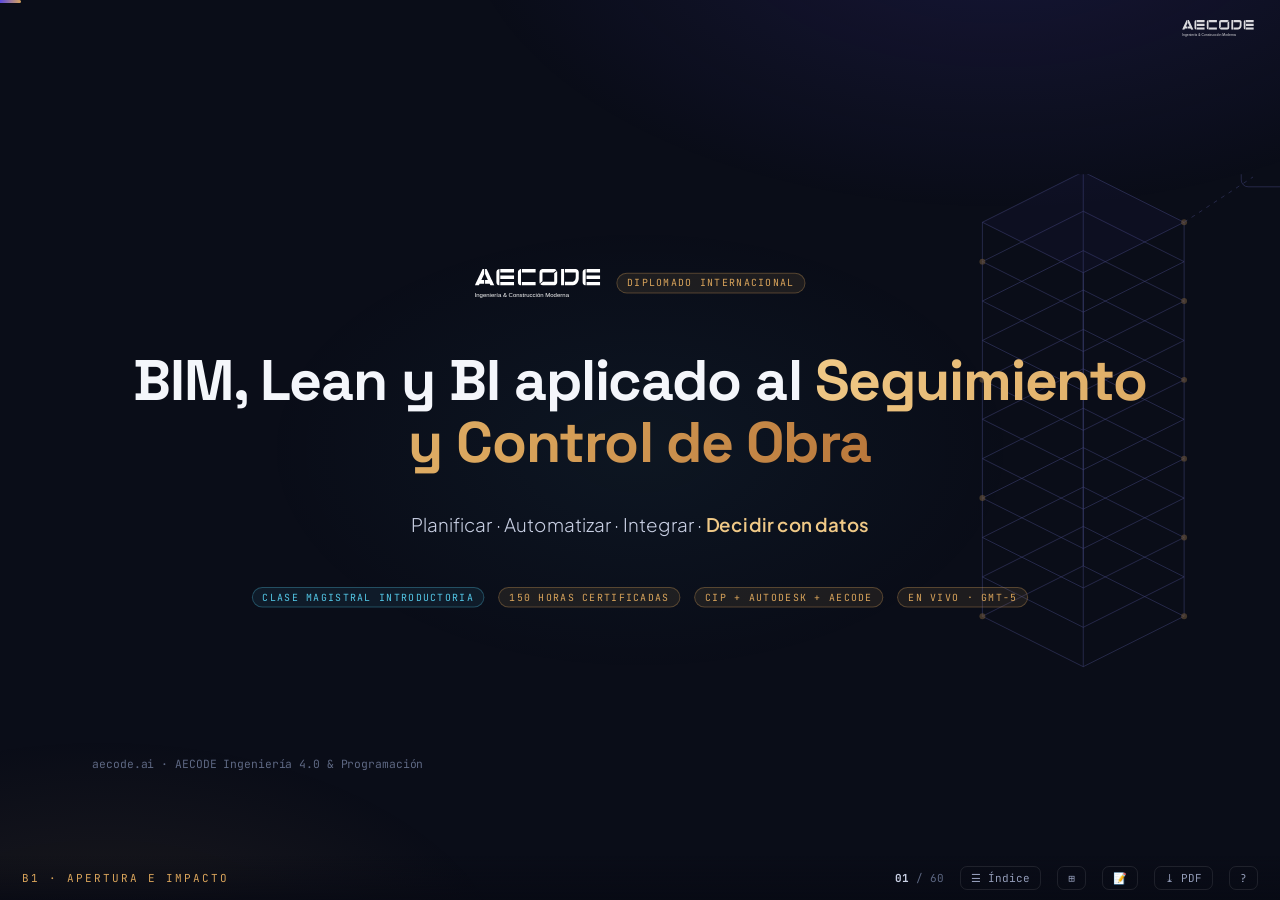
==== masterclass-bim-lean-bi/index.html @ 5fe6a5a5 "Masterclass web interactiva: BIM, Lean y BI aplicado al Seguimiento y Control de Obra Presentación d" ====
<!DOCTYPE html>
<html lang="es">
<head>
  <meta charset="UTF-8">
  <meta name="viewport" content="width=device-width, initial-scale=1.0">
  <title>BIM, Lean y BI aplicado al Seguimiento y Control de Obra — Clase magistral · AECODE</title>
  <meta name="description" content="Presentación interactiva de la clase magistral introductoria del Diplomado Internacional BIM, Lean y BI aplicado al Seguimiento y Control de Obra — AECODE.">

  <!-- Tipografías AECODE -->
  <link rel="preconnect" href="https://fonts.googleapis.com">
  <link rel="preconnect" href="https://fonts.gstatic.com" crossorigin>
  <link href="https://fonts.googleapis.com/css2?family=Plus+Jakarta+Sans:wght@300;400;500;600;700&family=Space+Grotesk:wght@500;600;700&family=JetBrains+Mono:wght@400;500&display=swap" rel="stylesheet">

  <link rel="stylesheet" href="styles/tokens.css">
  <link rel="stylesheet" href="styles/deck.css">
  <link rel="stylesheet" href="styles/components.css">
  <link rel="icon" type="image/png" href="assets/brand/aecode-isotipo.png">
</head>
<body>
  <!-- Chrome del deck -->
  <div id="progress"></div>
  <div id="brandmark"><img src="assets/brand/aecode-logo.svg" alt="AECODE"></div>

  <div id="viewport"><div id="stage"></div></div>

  <div id="hud">
    <div class="hud-l"><span class="blockname"></span></div>
    <div class="hud-r">
      <span class="count"></span>
      <button id="b-menu" title="Índice (M)">☰ Índice</button>
      <button id="b-grid" title="Vista general (O)">⊞</button>
      <button id="b-notes" title="Notas del expositor (N)">📝</button>
      <button id="b-pdf" title="Exportar PDF (E)">⤓ PDF</button>
      <button id="b-help" title="Ayuda (?)">?</button>
    </div>
  </div>

  <aside id="menu">
    <header>
      <h3>Índice de la sesión</h3>
      <p>60 slides · 8 bloques · 90-120 min</p>
    </header>
    <div class="mlist"></div>
    <footer>
      <button onclick="window.print()">Exportar PDF</button>
      <button onclick="document.getElementById('menu').classList.remove('open')">Cerrar</button>
    </footer>
  </aside>

  <div id="notes"><h4></h4><div class="ntext"></div></div>
  <div id="grid"></div>

  <div id="help">
    <div class="card">
      <h3>Atajos de teclado</h3>
      <table>
        <tr><td><kbd>→</kbd> <kbd>Espacio</kbd></td><td>Siguiente slide</td></tr>
        <tr><td><kbd>←</kbd></td><td>Slide anterior</td></tr>
        <tr><td><kbd>O</kbd> / <kbd>Esc</kbd></td><td>Vista general (overview)</td></tr>
        <tr><td><kbd>M</kbd></td><td>Índice de secciones</td></tr>
        <tr><td><kbd>N</kbd> / <kbd>S</kbd></td><td>Notas del expositor</td></tr>
        <tr><td><kbd>E</kbd> / <kbd>P</kbd></td><td>Exportar a PDF (imprimir)</td></tr>
        <tr><td><kbd>Inicio</kbd> / <kbd>Fin</kbd></td><td>Primera / última slide</td></tr>
        <tr><td><kbd>?</kbd></td><td>Esta ayuda</td></tr>
      </table>
      <p>En tablet: desliza horizontalmente para navegar. La URL guarda la slide actual (#/n) — puedes compartir el enlace a una slide específica.</p>
    </div>
  </div>

  <!-- Núcleo -->
  <script src="src/core/components.js"></script>
  <script src="src/core/charts.js"></script>
  <script src="src/data/program.js"></script>
  <script src="src/core/engine.js"></script>

  <!-- Slides (el orden define la numeración) -->
  <script src="src/slides/block1.js"></script>
  <script src="src/slides/block2.js"></script>
  <script src="src/slides/block3.js"></script>
  <script src="src/slides/block4.js"></script>
  <script src="src/slides/block5.js"></script>
  <script src="src/slides/block6.js"></script>
  <script src="src/slides/block7.js"></script>
  <script src="src/slides/block8.js"></script>
</body>
</html>
---- masterclass-bim-lean-bi/styles/tokens.css ----
/* ============================================================
   AECODE · Masterclass BIM + Lean + BI — Design tokens
   Paleta: fondo grafito premium, dorado/cobre AECODE, acentos tech
   ============================================================ */
:root{
  /* Fondos */
  --bg:        #0A0D18;
  --bg-2:      #0E1121;
  --panel:     #121729;
  --panel-2:   #171D33;
  --panel-3:   #1D2440;
  --line:      rgba(255,255,255,.09);
  --line-soft: rgba(255,255,255,.05);

  /* Tinta */
  --ink:       #F4F6FB;
  --ink-2:     #C9D0E4;
  --mut:       #939CB8;
  --faint:     #5E6883;

  /* Marca: dorado / cobre */
  --gold:      #D9A45B;
  --gold-2:    #F0C987;
  --copper:    #B8763A;

  /* Acentos tecnológicos (familia AECODE) */
  --indigo:    #5B4AE0;
  --violet:    #7C7EDF;
  --cyan:      #54C8E8;
  --green:     #47CF78;
  --amber:     #F0A030;
  --risk:      #F2617A;

  /* Tipografía */
  --f-sans: "Plus Jakarta Sans", system-ui, -apple-system, "Segoe UI", sans-serif;
  --f-disp: "Space Grotesk", var(--f-sans);
  --f-mono: "JetBrains Mono", ui-monospace, "SF Mono", monospace;

  /* Geometría */
  --r-s: 10px;
  --r-m: 14px;
  --r-l: 20px;
  --shadow: 0 18px 50px rgba(0,0,0,.45);

  /* Glass */
  --glass: linear-gradient(160deg, rgba(255,255,255,.07), rgba(255,255,255,.02));
}
---- masterclass-bim-lean-bi/styles/deck.css ----
/* ============================================================
   Motor del deck: stage 1280×720 escalado, chrome, navegación,
   overview, notas, menú, impresión.
   ============================================================ */
*{box-sizing:border-box;margin:0;padding:0}
html,body{height:100%}
body{
  background:var(--bg);
  color:var(--ink);
  font-family:var(--f-sans);
  overflow:hidden;
  -webkit-font-smoothing:antialiased;
}
body::before{ /* halo de fondo global */
  content:"";position:fixed;inset:0;pointer-events:none;z-index:0;
  background:
    radial-gradient(900px 500px at 78% -10%, rgba(91,74,224,.16), transparent 60%),
    radial-gradient(700px 420px at 8% 110%, rgba(217,164,91,.10), transparent 60%),
    radial-gradient(540px 320px at 50% 50%, rgba(84,200,232,.05), transparent 70%);
}

/* ---------- Stage ---------- */
#viewport{position:fixed;inset:0;display:flex;align-items:center;justify-content:center;z-index:1}
#stage{
  width:1280px;height:720px;position:relative;
  transform-origin:center center;
}

/* ---------- Slides ---------- */
.slide{
  position:absolute;inset:0;padding:64px 84px 88px;
  display:none;flex-direction:column;
  visibility:hidden;
}
.slide.on{display:flex;visibility:visible;animation:slideIn .55s cubic-bezier(.22,.9,.3,1) both}
@keyframes slideIn{from{opacity:0;transform:translateY(14px) scale(.992)}to{opacity:1;transform:none}}

/* Aparición progresiva: elementos .fr entran escalonados al mostrar el slide */
.slide .fr{opacity:0;transform:translateY(14px)}
.slide.anim .fr{animation:frIn .6s cubic-bezier(.2,.85,.3,1) both;animation-delay:var(--d,0ms)}
@keyframes frIn{from{opacity:0;transform:translateY(14px)}to{opacity:1;transform:none}}

/* Cabecera de slide */
.s-head{margin-bottom:26px;flex:none}
.kicker{
  font-family:var(--f-mono);font-size:11.5px;letter-spacing:.22em;text-transform:uppercase;
  color:var(--gold);display:flex;align-items:center;gap:10px;margin-bottom:12px;
}
.kicker::before{content:"";width:26px;height:1px;background:var(--gold);opacity:.7}
.s-title{font-family:var(--f-disp);font-size:38px;line-height:1.12;font-weight:700;letter-spacing:-.01em;max-width:1020px}
.s-title em{font-style:normal;color:var(--gold-2)}
.s-sub{margin-top:10px;font-size:16.5px;color:var(--mut);max-width:900px;line-height:1.5}
.s-body{flex:1;min-height:0;display:flex;flex-direction:column;justify-content:center;gap:18px}
.s-foot{position:absolute;left:84px;right:84px;bottom:34px;display:flex;justify-content:space-between;align-items:center;
  font-size:11.5px;color:var(--faint);font-family:var(--f-mono)}
.src{font-size:11px;color:var(--faint);font-family:var(--f-mono);letter-spacing:.02em}
.src b{color:var(--mut);font-weight:500}

/* ---------- Chrome ---------- */
#progress{position:fixed;top:0;left:0;height:3px;z-index:60;width:0;
  background:linear-gradient(90deg,var(--indigo),var(--gold));transition:width .35s ease;border-radius:0 3px 3px 0}
#hud{position:fixed;left:0;right:0;bottom:0;height:44px;z-index:55;display:flex;align-items:center;
  justify-content:space-between;padding:0 22px;font-family:var(--f-mono);font-size:11px;color:var(--faint);
  background:linear-gradient(to top, rgba(8,10,20,.85), transparent);pointer-events:none}
#hud .hud-l,#hud .hud-r{display:flex;gap:16px;align-items:center;pointer-events:auto}
#hud .blockname{color:var(--gold);letter-spacing:.18em;text-transform:uppercase}
#hud .count b{color:var(--ink-2)}
#hud button{background:none;border:1px solid var(--line);color:var(--mut);font:inherit;border-radius:7px;
  padding:4px 10px;cursor:pointer;transition:.2s}
#hud button:hover{color:var(--ink);border-color:var(--gold);}
#brandmark{position:fixed;top:20px;right:26px;z-index:55;opacity:.85;display:flex;align-items:center;gap:10px}
#brandmark img{height:17px;display:block}

/* ---------- Menú lateral ---------- */
#menu{position:fixed;top:0;right:0;bottom:0;width:380px;z-index:80;background:rgba(13,16,30,.97);
  border-left:1px solid var(--line);transform:translateX(102%);transition:transform .35s cubic-bezier(.22,.9,.3,1);
  display:flex;flex-direction:column;backdrop-filter:blur(14px)}
#menu.open{transform:none}
#menu header{padding:22px 24px 14px;border-bottom:1px solid var(--line-soft)}
#menu header h3{font-family:var(--f-disp);font-size:16px}
#menu header p{font-size:11px;color:var(--faint);font-family:var(--f-mono);margin-top:4px}
#menu .mlist{flex:1;overflow-y:auto;padding:10px 0 20px}
#menu .mblock{padding:14px 24px 4px;font-family:var(--f-mono);font-size:10.5px;letter-spacing:.18em;
  text-transform:uppercase;color:var(--gold)}
#menu .mitem{display:flex;gap:12px;width:100%;text-align:left;background:none;border:0;color:var(--ink-2);
  padding:7px 24px;font-size:13px;cursor:pointer;font-family:var(--f-sans);align-items:baseline}
#menu .mitem:hover{background:rgba(255,255,255,.05);color:var(--ink)}
#menu .mitem.now{color:var(--gold-2)}
#menu .mitem .n{font-family:var(--f-mono);font-size:10.5px;color:var(--faint);min-width:22px}
#menu footer{padding:14px 24px;border-top:1px solid var(--line-soft);display:flex;gap:10px;flex-wrap:wrap}
#menu footer button{flex:1;background:var(--panel-2);border:1px solid var(--line);color:var(--ink-2);
  border-radius:8px;padding:9px 8px;font-size:12px;cursor:pointer;font-family:var(--f-sans)}
#menu footer button:hover{border-color:var(--gold);color:var(--ink)}

/* ---------- Notas del expositor ---------- */
#notes{position:fixed;left:24px;right:24px;bottom:56px;max-width:880px;margin:0 auto;z-index:75;
  background:rgba(15,18,34,.97);border:1px solid var(--line);border-radius:var(--r-m);box-shadow:var(--shadow);
  padding:18px 22px;display:none;backdrop-filter:blur(12px)}
#notes.open{display:block;animation:frIn .3s both}
#notes h4{font-family:var(--f-mono);font-size:10.5px;letter-spacing:.2em;text-transform:uppercase;color:var(--gold);margin-bottom:8px}
#notes .ntext{font-size:14px;line-height:1.65;color:var(--ink-2);max-height:200px;overflow-y:auto}
#notes .ntext b{color:var(--gold-2);font-weight:600}

/* ---------- Overview ---------- */
body.overview #viewport{display:none}
#grid{position:fixed;inset:0;z-index:70;overflow-y:auto;padding:48px;display:none;
  grid-template-columns:repeat(auto-fill,minmax(230px,1fr));gap:18px;align-content:start}
body.overview #grid{display:grid}
#grid .thumb{position:relative;height:136px;border:1px solid var(--line);border-radius:10px;cursor:pointer;
  overflow:hidden;background:var(--panel);transition:.2s}
#grid .thumb:hover{border-color:var(--gold);transform:translateY(-2px)}
#grid .thumb .tn{position:absolute;top:8px;left:10px;font-family:var(--f-mono);font-size:10px;color:var(--gold)}
#grid .thumb .tt{position:absolute;left:10px;right:10px;bottom:10px;font-size:12px;line-height:1.35;color:var(--ink-2);
  font-family:var(--f-disp)}
#grid .thumb .tb{position:absolute;top:8px;right:10px;font-size:9px;font-family:var(--f-mono);color:var(--faint);
  letter-spacing:.08em;text-transform:uppercase}
#grid .thumb.now{border-color:var(--gold);box-shadow:0 0 0 1px var(--gold)}

/* ---------- Ayuda ---------- */
#help{position:fixed;inset:0;z-index:90;background:rgba(6,8,16,.88);display:none;align-items:center;justify-content:center;backdrop-filter:blur(6px)}
#help.open{display:flex}
#help .card{background:var(--panel);border:1px solid var(--line);border-radius:var(--r-l);padding:34px 40px;max-width:560px;box-shadow:var(--shadow)}
#help h3{font-family:var(--f-disp);margin-bottom:18px;font-size:20px}
#help table{width:100%;border-collapse:collapse;font-size:13.5px}
#help td{padding:7px 4px;border-bottom:1px solid var(--line-soft);color:var(--ink-2)}
#help td:first-child{width:140px}
#help kbd{font-family:var(--f-mono);font-size:11px;background:var(--panel-3);border:1px solid var(--line);
  border-radius:6px;padding:2px 8px;color:var(--gold-2);margin-right:4px}
#help p{margin-top:16px;font-size:12px;color:var(--faint)}

/* ---------- Tooltips (data-tip) ---------- */
[data-tip]{position:relative;cursor:help}
[data-tip]::after{
  content:attr(data-tip);position:absolute;left:50%;bottom:calc(100% + 10px);transform:translateX(-50%) translateY(4px);
  background:#1B2138;border:1px solid var(--line);color:var(--ink-2);font-size:12px;line-height:1.45;font-family:var(--f-sans);
  font-weight:400;letter-spacing:0;text-transform:none;
  padding:9px 13px;border-radius:9px;width:max-content;max-width:280px;opacity:0;pointer-events:none;
  transition:.18s ease;z-index:40;box-shadow:0 10px 30px rgba(0,0,0,.5);white-space:normal;text-align:left}
[data-tip]:hover::after{opacity:1;transform:translateX(-50%) translateY(0)}

/* ---------- Impresión / Export PDF ---------- */
@media print{
  body{overflow:visible;background:#0A0D18 !important;-webkit-print-color-adjust:exact;print-color-adjust:exact}
  body::before,#progress,#hud,#brandmark,#menu,#notes,#grid,#help{display:none !important}
  #viewport{position:static;display:block}
  #stage{width:1280px;height:auto;transform:none !important}
  .slide{position:relative;display:flex !important;visibility:visible !important;width:1280px;height:720px;
    page-break-after:always;break-inside:avoid;animation:none}
  .slide .fr{opacity:1 !important;transform:none !important;animation:none !important}
  @page{size:1300px 740px;margin:0}
}
---- masterclass-bim-lean-bi/styles/components.css ----
/* ============================================================
   Componentes visuales reutilizables del deck
   ============================================================ */

/* ---------- Grids genéricos ---------- */
.grid{display:grid;gap:16px}
.g2{grid-template-columns:1fr 1fr}
.g3{grid-template-columns:repeat(3,1fr)}
.g4{grid-template-columns:repeat(4,1fr)}
.g5{grid-template-columns:repeat(5,1fr)}
.cols{display:grid;gap:30px;align-items:center}
.c-55{grid-template-columns:1.15fr 1fr}
.c-46{grid-template-columns:.9fr 1.25fr}
.c-37{grid-template-columns:.72fr 1.5fr}

/* ---------- Tarjetas ---------- */
.card{
  background:var(--glass);border:1px solid var(--line);border-radius:var(--r-m);
  padding:18px 20px;position:relative;overflow:hidden;
}
.card.soft{background:var(--panel)}
.card .ic{width:34px;height:34px;border-radius:9px;display:flex;align-items:center;justify-content:center;
  background:rgba(217,164,91,.12);margin-bottom:12px;color:var(--gold)}
.card .ic svg{width:19px;height:19px}
.card h4{font-family:var(--f-disp);font-size:15.5px;font-weight:600;margin-bottom:6px;line-height:1.3}
.card p{font-size:13px;line-height:1.55;color:var(--mut)}
.card .tag{position:absolute;top:14px;right:14px}
.card.accent{border-color:rgba(217,164,91,.4)}
.card.accent::before{content:"";position:absolute;left:0;top:0;bottom:0;width:3px;
  background:linear-gradient(var(--gold),var(--copper))}

/* tarjeta expandible */
.card.xp{cursor:pointer;transition:border-color .2s}
.card.xp:hover{border-color:rgba(217,164,91,.5)}
.card.xp .more{display:none;margin-top:10px;padding-top:10px;border-top:1px dashed var(--line);
  font-size:12.5px;color:var(--ink-2);line-height:1.55}
.card.xp.openx .more{display:block;animation:frIn .25s both}
.card.xp .hint{position:absolute;bottom:12px;right:14px;font-family:var(--f-mono);font-size:13px;color:var(--gold);
  width:20px;height:20px;border:1px solid var(--line);border-radius:50%;display:flex;align-items:center;justify-content:center}
.card.xp.openx .hint{transform:rotate(45deg)}

/* ---------- Stat cards (cifras grandes) ---------- */
.stat{
  background:var(--glass);border:1px solid var(--line);border-radius:var(--r-m);padding:20px 22px;
}
.stat .v{font-family:var(--f-disp);font-size:46px;font-weight:700;letter-spacing:-.02em;line-height:1;
  background:linear-gradient(120deg,var(--gold-2),var(--gold));-webkit-background-clip:text;background-clip:text;color:transparent}
.stat.c-risk .v{background:linear-gradient(120deg,#FF94A8,var(--risk));-webkit-background-clip:text;background-clip:text}
.stat.c-cyan .v{background:linear-gradient(120deg,#9FE2F5,var(--cyan));-webkit-background-clip:text;background-clip:text}
.stat.c-green .v{background:linear-gradient(120deg,#8FE8B0,var(--green));-webkit-background-clip:text;background-clip:text}
.stat.c-violet .v{background:linear-gradient(120deg,#A9ABF1,var(--violet));-webkit-background-clip:text;background-clip:text}
.stat .l{font-size:13px;color:var(--ink-2);margin-top:10px;line-height:1.45}
.stat .s{font-size:10.5px;color:var(--faint);margin-top:8px;font-family:var(--f-mono)}

/* ---------- Pills / tags ---------- */
.tag{display:inline-flex;align-items:center;gap:6px;font-family:var(--f-mono);font-size:10px;
  letter-spacing:.14em;text-transform:uppercase;color:var(--gold);background:rgba(217,164,91,.1);
  border:1px solid rgba(217,164,91,.3);border-radius:99px;padding:3px 10px}
.tag.t-cyan{color:var(--cyan);background:rgba(84,200,232,.08);border-color:rgba(84,200,232,.3)}
.tag.t-green{color:var(--green);background:rgba(71,207,120,.08);border-color:rgba(71,207,120,.3)}
.tag.t-violet{color:var(--violet);background:rgba(124,126,223,.1);border-color:rgba(124,126,223,.35)}
.tag.t-risk{color:#FF94A8;background:rgba(242,97,122,.08);border-color:rgba(242,97,122,.3)}
.pillrow{display:flex;gap:10px;flex-wrap:wrap}

/* ---------- Listas con check/markers ---------- */
.klist{list-style:none;display:flex;flex-direction:column;gap:12px}
.klist li{display:flex;gap:12px;font-size:14.5px;line-height:1.5;color:var(--ink-2);align-items:flex-start}
.klist li::before{content:"";flex:none;width:7px;height:7px;border-radius:2px;background:var(--gold);
  transform:rotate(45deg);margin-top:8px}
.klist.check li::before{content:"✓";width:auto;height:auto;background:none;transform:none;color:var(--green);
  font-weight:700;margin-top:0}
.klist li b{color:var(--ink);font-weight:600}

/* ---------- Quote ---------- */
.quote{max-width:980px;margin:0 auto;text-align:center}
.quote .qmark{font-family:var(--f-disp);font-size:90px;line-height:.4;color:var(--gold);opacity:.5;display:block;margin-bottom:26px}
.quote blockquote{font-family:var(--f-disp);font-size:33px;line-height:1.35;font-weight:500;letter-spacing:-.01em}
.quote blockquote em{font-style:normal;color:var(--gold-2)}
.quote cite{display:block;margin-top:26px;font-style:normal;font-family:var(--f-mono);font-size:12px;color:var(--mut);letter-spacing:.1em}

/* ---------- Flujo horizontal (workflow) ---------- */
.flow{display:flex;align-items:stretch;gap:0;width:100%}
.flow .fstep{flex:1;background:var(--glass);border:1px solid var(--line);border-radius:var(--r-m);
  padding:16px 14px;text-align:center;position:relative;min-width:0}
.flow .fstep .fi{width:38px;height:38px;margin:0 auto 10px;border-radius:10px;display:flex;align-items:center;
  justify-content:center;background:rgba(91,74,224,.16);color:var(--violet)}
.flow .fstep .fi svg{width:20px;height:20px}
.flow .fstep h5{font-family:var(--f-disp);font-size:13.5px;font-weight:600;margin-bottom:5px}
.flow .fstep p{font-size:11.5px;color:var(--mut);line-height:1.45}
.flow .farr{flex:none;width:34px;display:flex;align-items:center;justify-content:center;color:var(--gold);font-size:18px}

/* ---------- Timeline horizontal ---------- */
.tline{position:relative;padding:30px 10px 0}
.tline::before{content:"";position:absolute;left:2%;right:2%;top:64px;height:2px;
  background:linear-gradient(90deg,var(--indigo),var(--gold));opacity:.55;border-radius:2px}
.tline .titems{display:flex;justify-content:space-between;gap:14px}
.tline .ti{flex:1;text-align:center;position:relative;padding-top:52px}
.tline .ti .dot{position:absolute;top:27px;left:50%;transform:translateX(-50%);width:15px;height:15px;border-radius:50%;
  background:var(--bg);border:3px solid var(--gold);box-shadow:0 0 14px rgba(217,164,91,.5)}
.tline .ti .ty{font-family:var(--f-mono);font-size:11px;color:var(--gold);position:absolute;top:0;left:0;right:0;letter-spacing:.08em}
.tline .ti h5{font-family:var(--f-disp);font-size:14px;margin-bottom:5px}
.tline .ti p{font-size:11.5px;color:var(--mut);line-height:1.45}

/* ---------- Escalera de madurez ---------- */
.ladder{display:flex;align-items:flex-end;gap:10px;height:330px}
.ladder .rung{flex:1;display:flex;flex-direction:column;justify-content:flex-end;border-radius:12px 12px 0 0;
  border:1px solid var(--line);border-bottom:2px solid var(--gold);background:var(--glass);
  padding:14px 13px;position:relative;cursor:default;transition:.25s}
.ladder .rung:hover{background:rgba(217,164,91,.08);transform:translateY(-4px)}
.ladder .rung .lv{font-family:var(--f-mono);font-size:10px;color:var(--gold);letter-spacing:.14em;margin-bottom:7px}
.ladder .rung h5{font-family:var(--f-disp);font-size:13.5px;line-height:1.25;margin-bottom:6px}
.ladder .rung p{font-size:11px;color:var(--mut);line-height:1.4}

/* ---------- Tablas ---------- */
.dtable{width:100%;border-collapse:separate;border-spacing:0;font-size:13px;border:1px solid var(--line);
  border-radius:var(--r-m);overflow:hidden}
.dtable th{background:var(--panel-3);font-family:var(--f-disp);font-weight:600;text-align:left;
  padding:11px 16px;font-size:12.5px;color:var(--gold-2);border-bottom:1px solid var(--line)}
.dtable td{padding:10px 16px;border-bottom:1px solid var(--line-soft);color:var(--ink-2);line-height:1.45;vertical-align:top}
.dtable tr:last-child td{border-bottom:0}
.dtable td b{color:var(--ink);font-weight:600}
.dtable td:first-child{font-weight:600;color:var(--ink)}
.dtable .ok{color:var(--green);font-weight:700}
.dtable .no{color:var(--faint)}

/* ---------- Charts SVG ---------- */
.chart-wrap{background:var(--glass);border:1px solid var(--line);border-radius:var(--r-m);padding:18px 20px}
.chart-wrap h4{font-family:var(--f-disp);font-size:14px;margin-bottom:14px;color:var(--ink-2)}
.hbars{display:flex;flex-direction:column;gap:13px}
.hbars .hb{display:grid;grid-template-columns:210px 1fr 64px;gap:12px;align-items:center}
.hbars .hb .hl{font-size:12.5px;color:var(--ink-2);line-height:1.3;text-align:right}
.hbars .hb .ht{height:13px;background:rgba(255,255,255,.06);border-radius:99px;overflow:hidden}
.hbars .hb .ht i{display:block;height:100%;border-radius:99px;width:var(--w);transform:scaleX(0);transform-origin:left}
.slide.anim .hbars .hb .ht i{animation:growX 1s cubic-bezier(.2,.8,.25,1) forwards;animation-delay:var(--d,.2s)}
@keyframes growX{to{transform:scaleX(1)}}
.hbars .hb .hv{font-family:var(--f-mono);font-size:12.5px;color:var(--gold-2)}
.b-gold{background:linear-gradient(90deg,var(--copper),var(--gold))}
.b-indigo{background:linear-gradient(90deg,var(--indigo),var(--violet))}
.b-cyan{background:linear-gradient(90deg,#2E8FB0,var(--cyan))}
.b-green{background:linear-gradient(90deg,#2E9E58,var(--green))}
.b-risk{background:linear-gradient(90deg,#C04158,var(--risk))}
.b-amber{background:linear-gradient(90deg,#C77F1D,var(--amber))}

/* ---------- Dashboard mockup ---------- */
.dash{background:#0D1124;border:1px solid var(--line);border-radius:var(--r-l);overflow:hidden;box-shadow:var(--shadow)}
.dash .dbar{display:flex;align-items:center;gap:8px;padding:10px 16px;border-bottom:1px solid var(--line);
  background:rgba(255,255,255,.03)}
.dash .dbar .dots{display:flex;gap:5px}
.dash .dbar .dots i{width:9px;height:9px;border-radius:50%;background:var(--faint);opacity:.5}
.dash .dbar .dots i:first-child{background:var(--risk);opacity:.8}
.dash .dbar .dots i:nth-child(2){background:var(--amber);opacity:.8}
.dash .dbar .dots i:nth-child(3){background:var(--green);opacity:.8}
.dash .dbar h5{font-family:var(--f-mono);font-size:10.5px;color:var(--mut);letter-spacing:.1em;text-transform:uppercase}
.dash .dgrid{display:grid;gap:10px;padding:14px}
.dash .w{background:var(--panel);border:1px solid var(--line-soft);border-radius:10px;padding:11px 13px}
.dash .w .wt{font-family:var(--f-mono);font-size:9px;color:var(--faint);letter-spacing:.12em;text-transform:uppercase;margin-bottom:6px}
.dash .w .wv{font-family:var(--f-disp);font-size:21px;font-weight:700}
.dash .w .wv.up{color:var(--green)}.dash .w .wv.down{color:var(--risk)}.dash .w .wv.mid{color:var(--amber)}
.dash .w .wd{font-size:10px;color:var(--mut);margin-top:3px}
.dash .w.wide{grid-column:1/-1}

/* ---------- Diagrama de ecosistema (nodos interactivos) ---------- */
.eco{position:relative}
.eco svg{display:block;width:100%}
.eco .enode{cursor:pointer}
.eco .enode circle.bgc{fill:#161C33;stroke:rgba(255,255,255,.18);stroke-width:1.2;transition:.2s}
.eco .enode:hover circle.bgc,.eco .enode.sel circle.bgc{stroke:var(--gold);fill:#23284A}
.eco .enode text{fill:var(--ink-2);font-family:var(--f-disp);font-weight:600;text-anchor:middle;pointer-events:none}
.eco .enode.sel text{fill:var(--gold-2)}
.eco line.elink{stroke:rgba(255,255,255,.13);stroke-width:1.2;transition:.25s}
.eco line.elink.hot{stroke:var(--gold);stroke-width:2;filter:drop-shadow(0 0 5px rgba(217,164,91,.6))}
.eco .ecore circle{fill:url(#coreGrad)}
.eco .ecore text{fill:#fff;font-family:var(--f-disp);font-weight:700;text-anchor:middle}

/* ---------- Mapa de puntos ---------- */
.dotmap svg{width:100%;display:block}
.dotmap .land{fill:#2A3354}
.dotmap .pin{cursor:pointer}
.dotmap .pin circle.halo{fill:var(--gold);opacity:.25}
.slide.anim .dotmap .pin circle.halo{animation:pulse 2.2s ease-out infinite}
@keyframes pulse{0%{r:6;opacity:.4}70%{r:16;opacity:0}100%{r:16;opacity:0}}
.dotmap .pin circle.core{fill:var(--gold);stroke:#0A0D18;stroke-width:1.5}
.dotmap .pin.sel circle.core{fill:var(--gold-2)}
.dotmap .pin text{fill:var(--ink-2);font-family:var(--f-mono);font-size:9.5px;text-anchor:middle;pointer-events:none}

/* ---------- Simulación de flujo (dots viajando) ---------- */
.simflow{position:relative}
.simflow .lane{position:absolute;border-radius:99px;background:rgba(255,255,255,.07);height:3px}
.simflow .mover{position:absolute;width:9px;height:9px;border-radius:50%;background:var(--gold);
  box-shadow:0 0 12px rgba(217,164,91,.8);opacity:0}
.playbtn{display:inline-flex;align-items:center;gap:8px;background:rgba(217,164,91,.12);color:var(--gold-2);
  border:1px solid rgba(217,164,91,.4);border-radius:99px;padding:8px 18px;font-family:var(--f-mono);
  font-size:11.5px;letter-spacing:.1em;cursor:pointer;text-transform:uppercase;transition:.2s}
.playbtn:hover{background:rgba(217,164,91,.22)}

/* ---------- Comparador antes/después ---------- */
.ba{position:relative;border-radius:var(--r-l);overflow:hidden;border:1px solid var(--line);height:100%}
.ba .pane{position:absolute;inset:0;display:flex;flex-direction:column;gap:14px}
.ba .pane.before{background:linear-gradient(150deg,#231220,#1A0F18);padding:30px 52% 30px 36px}
.ba .pane.after{background:linear-gradient(150deg,#0E1B2E,#101A30);clip-path:inset(0 0 0 var(--cut,50%));padding:30px 36px 30px 52%}
.ba .handle{position:absolute;top:0;bottom:0;left:var(--cut,50%);width:2px;background:var(--gold);z-index:5;pointer-events:none}
.ba .handle::after{content:"⇆";position:absolute;top:50%;left:50%;transform:translate(-50%,-50%);
  width:36px;height:36px;background:var(--gold);color:#161009;border-radius:50%;display:flex;align-items:center;
  justify-content:center;font-size:15px;font-weight:700;box-shadow:0 4px 16px rgba(0,0,0,.5)}
.ba input[type=range]{position:absolute;inset:0;width:100%;height:100%;opacity:0;cursor:ew-resize;z-index:6;margin:0}
.ba h4{font-family:var(--f-disp);font-size:19px}
.ba .pane.before h4{color:#FF94A8}.ba .pane.after h4{color:var(--green)}
.ba ul{list-style:none;display:flex;flex-direction:column;gap:9px}
.ba li{font-size:13.5px;color:var(--ink-2);display:flex;gap:9px;line-height:1.4}
.ba .pane.before li::before{content:"✕";color:var(--risk);font-weight:700}
.ba .pane.after li::before{content:"✓";color:var(--green);font-weight:700}

/* ---------- Hero / portada ---------- */
.hero{align-items:center;text-align:center;justify-content:center}
.hero .s-body{align-items:center;justify-content:center}
.hero .htitle{font-family:var(--f-disp);font-size:58px;line-height:1.08;font-weight:700;letter-spacing:-.02em;max-width:1060px}
.hero .htitle em{font-style:normal;background:linear-gradient(115deg,var(--gold-2),var(--gold) 55%,var(--copper));
  -webkit-background-clip:text;background-clip:text;color:transparent}
.hero .hsub{font-size:19px;color:var(--ink-2);margin-top:22px;font-weight:300;letter-spacing:.01em}
.hero .hsub b{color:var(--gold-2);font-weight:600}
.hero .hbrand{display:flex;align-items:center;gap:16px;justify-content:center;margin-bottom:34px}
.hero .hbrand img{height:30px}
.hero .hmeta{display:flex;gap:14px;justify-content:center;margin-top:34px;flex-wrap:wrap}

/* ---------- Divider de sección ---------- */
.divider{justify-content:center}
.divider .dnum{font-family:var(--f-mono);font-size:13px;color:var(--gold);letter-spacing:.3em;margin-bottom:20px}
.divider .dtitle{font-family:var(--f-disp);font-size:50px;font-weight:700;line-height:1.1;letter-spacing:-.015em;max-width:980px}
.divider .dtitle em{font-style:normal;color:var(--gold-2)}
.divider .dsub{margin-top:20px;font-size:17px;color:var(--mut);max-width:780px;line-height:1.6}

/* ---------- Iso building (hero visual) ---------- */
.isoart{position:absolute;right:-40px;top:50%;transform:translateY(-50%);opacity:.5;pointer-events:none}
.isoart svg{display:block}
.isoart .iso-l{stroke:rgba(124,126,223,.5);stroke-width:1;fill:none}
.isoart .iso-f{fill:rgba(91,74,224,.10)}
.isoart .iso-g{fill:rgba(217,164,91,.55)}

/* ---------- Misc ---------- */
.center{text-align:center}
.mt-s{margin-top:10px}.mt-m{margin-top:20px}.mt-l{margin-top:32px}
.muted{color:var(--mut)}
.gold{color:var(--gold-2)}
.big-icon{width:54px;height:54px;border-radius:14px;background:rgba(217,164,91,.1);border:1px solid rgba(217,164,91,.25);
  display:flex;align-items:center;justify-content:center;color:var(--gold)}
.big-icon svg{width:26px;height:26px}
.legend{display:flex;gap:18px;flex-wrap:wrap;font-size:11.5px;color:var(--mut);font-family:var(--f-mono)}
.legend i{display:inline-block;width:10px;height:10px;border-radius:3px;margin-right:6px;vertical-align:-1px}
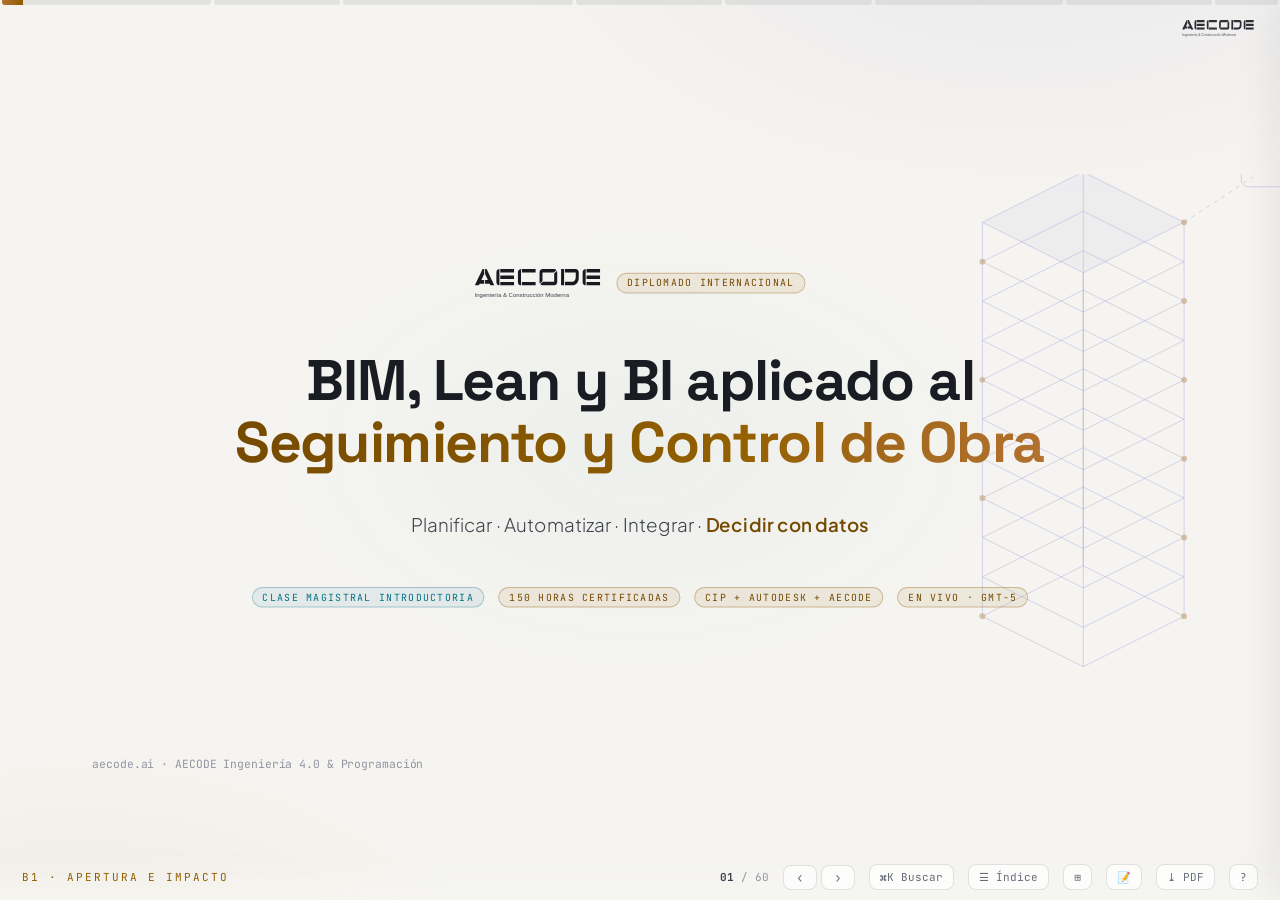
==== commit be06b2b7: "Masterclass v2 — edición clara: diseño light premium, contenido técnico e interactividad x3 Design s" ====
--- a/masterclass-bim-lean-bi/index.html
+++ b/masterclass-bim-lean-bi/index.html
@@ -5,6 +5,7 @@
   <meta name="viewport" content="width=device-width, initial-scale=1.0">
   <title>BIM, Lean y BI aplicado al Seguimiento y Control de Obra — Clase magistral · AECODE</title>
   <meta name="description" content="Presentación interactiva de la clase magistral introductoria del Diplomado Internacional BIM, Lean y BI aplicado al Seguimiento y Control de Obra — AECODE.">
+  <meta name="theme-color" content="#F6F5F1">
 
   <!-- Tipografías AECODE -->
   <link rel="preconnect" href="https://fonts.googleapis.com">
@@ -18,20 +19,28 @@
 </head>
 <body>
   <!-- Chrome del deck -->
-  <div id="progress"></div>
-  <div id="brandmark"><img src="assets/brand/aecode-logo.svg" alt="AECODE"></div>
+  <div id="progress" aria-label="Progreso por bloques"></div>
+  <div id="brandmark"><img src="assets/brand/aecode-logo-ink.svg" alt="AECODE"></div>
 
   <div id="viewport"><div id="stage"></div></div>
 
   <div id="hud">
-    <div class="hud-l"><span class="blockname"></span></div>
+    <div class="hud-l">
+      <span class="blockname"></span>
+      <span id="timer" hidden>00:00</span>
+    </div>
     <div class="hud-r">
       <span class="count"></span>
+      <span class="nav-arrows">
+        <button id="b-prev" title="Anterior (←)" aria-label="Slide anterior">‹</button>
+        <button id="b-next" title="Siguiente (→)" aria-label="Slide siguiente">›</button>
+      </span>
+      <button id="b-palette" title="Buscar slide o acción (Ctrl+K)">⌘K Buscar</button>
       <button id="b-menu" title="Índice (M)">☰ Índice</button>
-      <button id="b-grid" title="Vista general (O)">⊞</button>
-      <button id="b-notes" title="Notas del expositor (N)">📝</button>
+      <button id="b-grid" title="Vista general (O)" aria-label="Vista general">⊞</button>
+      <button id="b-notes" title="Notas del expositor (N)" aria-label="Notas del expositor">📝</button>
       <button id="b-pdf" title="Exportar PDF (E)">⤓ PDF</button>
-      <button id="b-help" title="Ayuda (?)">?</button>
+      <button id="b-help" title="Ayuda (?)" aria-label="Ayuda">?</button>
     </div>
   </div>
 
@@ -50,20 +59,34 @@
   <div id="notes"><h4></h4><div class="ntext"></div></div>
   <div id="grid"></div>
 
+  <!-- Paleta de comandos -->
+  <div id="palette" role="dialog" aria-label="Paleta de comandos">
+    <div class="pal-card">
+      <input type="text" placeholder="Buscar slide, bloque o acción… (p. ej. «iceberg», «PPC», «pdf»)"
+        aria-label="Buscar slide o acción" autocomplete="off" spellcheck="false">
+      <div class="pal-list"></div>
+      <footer><span><kbd>↑↓</kbd> navegar</span><span><kbd>Enter</kbd> ir</span><span><kbd>Esc</kbd> cerrar</span></footer>
+    </div>
+  </div>
+
   <div id="help">
     <div class="card">
       <h3>Atajos de teclado</h3>
       <table>
         <tr><td><kbd>→</kbd> <kbd>Espacio</kbd></td><td>Siguiente slide</td></tr>
         <tr><td><kbd>←</kbd></td><td>Slide anterior</td></tr>
+        <tr><td><kbd>Ctrl</kbd>+<kbd>K</kbd></td><td>Paleta: buscar slide o acción</td></tr>
+        <tr><td><kbd>1</kbd>…<kbd>8</kbd></td><td>Saltar al inicio del bloque N</td></tr>
         <tr><td><kbd>O</kbd> / <kbd>Esc</kbd></td><td>Vista general (overview)</td></tr>
         <tr><td><kbd>M</kbd></td><td>Índice de secciones</td></tr>
         <tr><td><kbd>N</kbd> / <kbd>S</kbd></td><td>Notas del expositor</td></tr>
+        <tr><td><kbd>T</kbd></td><td>Cronómetro de sesión (clic = reiniciar)</td></tr>
+        <tr><td><kbd>F</kbd></td><td>Pantalla completa</td></tr>
         <tr><td><kbd>E</kbd> / <kbd>P</kbd></td><td>Exportar a PDF (imprimir)</td></tr>
         <tr><td><kbd>Inicio</kbd> / <kbd>Fin</kbd></td><td>Primera / última slide</td></tr>
         <tr><td><kbd>?</kbd></td><td>Esta ayuda</td></tr>
       </table>
-      <p>En tablet: desliza horizontalmente para navegar. La URL guarda la slide actual (#/n) — puedes compartir el enlace a una slide específica.</p>
+      <p>En tablet: desliza horizontalmente o usa las flechas ‹ › del borde inferior. La barra superior muestra los 8 bloques: haz clic en uno para saltar. La URL guarda la slide actual (#/n) — puedes compartir el enlace a una slide específica.</p>
     </div>
   </div>
 
--- a/masterclass-bim-lean-bi/styles/tokens.css
+++ b/masterclass-bim-lean-bi/styles/tokens.css
@@ -1,35 +1,47 @@
 /* ============================================================
-   AECODE · Masterclass BIM + Lean + BI — Design tokens
-   Paleta: fondo grafito premium, dorado/cobre AECODE, acentos tech
+   AECODE · Masterclass BIM + Lean + BI — Design tokens v2
+   "Edición clara": papel cálido + tinta grafito + bronce AECODE.
+   Un solo acento (bronce); apoyos de datos en tonos profundos
+   con contraste AA sobre fondo claro. OKLCH con fallback hex.
    ============================================================ */
 :root{
-  /* Fondos */
-  --bg:        #0A0D18;
-  --bg-2:      #0E1121;
-  --panel:     #121729;
-  --panel-2:   #171D33;
-  --panel-3:   #1D2440;
-  --line:      rgba(255,255,255,.09);
-  --line-soft: rgba(255,255,255,.05);
+  color-scheme: light;
+
+  /* Lienzo */
+  --bg:        #F6F5F1;
+  --bg-2:      #EFEDE6;
+  --panel:     #FFFFFF;
+  --panel-2:   #FAF9F5;
+  --panel-3:   #F0EEE7;
+  --line:      rgba(24,26,32,.12);
+  --line-soft: rgba(24,26,32,.055);
+  --track:     rgba(24,26,32,.08);
 
   /* Tinta */
-  --ink:       #F4F6FB;
-  --ink-2:     #C9D0E4;
-  --mut:       #939CB8;
-  --faint:     #5E6883;
+  --ink:       #181A20;
+  --ink-2:     #3B404E;
+  --mut:       #636A7D;
+  --faint:     #8E95A6;
 
-  /* Marca: dorado / cobre */
-  --gold:      #D9A45B;
-  --gold-2:    #F0C987;
-  --copper:    #B8763A;
+  /* Marca: bronce / cobre AECODE */
+  --gold:      #9A6312;   /* acento base — texto pequeño y kickers */
+  --gold-2:    #7C4F0E;   /* acento de alto contraste — énfasis en titulares */
+  --copper:    #B8763A;   /* tono cálido medio — gradientes */
+  --gold-soft: rgba(154,99,18,.09);
+  --gold-line: rgba(154,99,18,.38);
 
-  /* Acentos tecnológicos (familia AECODE) */
-  --indigo:    #5B4AE0;
-  --violet:    #7C7EDF;
-  --cyan:      #54C8E8;
-  --green:     #47CF78;
-  --amber:     #F0A030;
-  --risk:      #F2617A;
+  /* Acentos de datos (oscurecidos para fondo claro, AA) */
+  --indigo:    #4639C8;
+  --violet:    #6053C9;
+  --cyan:      #0E7490;
+  --green:     #177A45;
+  --amber:     #A85B0B;
+  --risk:      #C0285A;
+  --indigo-soft: rgba(70,57,200,.10);
+  --violet-soft: rgba(96,83,201,.12);
+  --risk-soft:   rgba(192,40,90,.08);
+  --green-soft:  rgba(23,122,69,.08);
+  --cyan-soft:   rgba(14,116,144,.08);
 
   /* Tipografía */
   --f-sans: "Plus Jakarta Sans", system-ui, -apple-system, "Segoe UI", sans-serif;
@@ -40,8 +52,33 @@
   --r-s: 10px;
   --r-m: 14px;
   --r-l: 20px;
-  --shadow: 0 18px 50px rgba(0,0,0,.45);
+  --shadow:   0 1px 2px rgba(24,26,32,.04), 0 16px 40px rgba(24,26,32,.10);
+  --shadow-s: 0 1px 2px rgba(24,26,32,.05), 0 6px 18px rgba(24,26,32,.07);
 
-  /* Glass */
-  --glass: linear-gradient(160deg, rgba(255,255,255,.07), rgba(255,255,255,.02));
+  /* Superficies suaves */
+  --glass: linear-gradient(165deg, #FFFFFF, #FBFAF6);
 }
+
+/* Refinamiento perceptual cuando el navegador soporta OKLCH:
+   misma identidad, ramps más uniformes (hue bronce ≈ 75). */
+@supports (color: oklch(0% 0 0)){
+  :root{
+    --bg:     oklch(0.967 0.005 95);
+    --bg-2:   oklch(0.943 0.007 95);
+    --panel-2:oklch(0.985 0.003 95);
+    --panel-3:oklch(0.951 0.006 95);
+    --ink:    oklch(0.225 0.012 270);
+    --ink-2:  oklch(0.38 0.018 270);
+    --mut:    oklch(0.53 0.02 265);
+    --faint:  oklch(0.67 0.018 265);
+    --gold:   oklch(0.52 0.115 75);
+    --gold-2: oklch(0.445 0.105 75);
+    --copper: oklch(0.61 0.115 62);
+    --indigo: oklch(0.46 0.19 282);
+    --violet: oklch(0.51 0.15 286);
+    --cyan:   oklch(0.51 0.09 215);
+    --green:  oklch(0.50 0.13 155);
+    --amber:  oklch(0.53 0.13 65);
+    --risk:   oklch(0.52 0.18 360);
+  }
+}
--- a/masterclass-bim-lean-bi/styles/deck.css
+++ b/masterclass-bim-lean-bi/styles/deck.css
@@ -1,6 +1,7 @@
 /* ============================================================
-   Motor del deck: stage 1280×720 escalado, chrome, navegación,
-   overview, notas, menú, impresión.
+   Motor del deck v2 (edición clara): stage 1280×720 escalado,
+   chrome, progreso segmentado por bloques, paleta de comandos,
+   navegación, overview, notas, menú, cronómetro e impresión.
    ============================================================ */
 *{box-sizing:border-box;margin:0;padding:0}
 html,body{height:100%}
@@ -10,14 +11,19 @@
   font-family:var(--f-sans);
   overflow:hidden;
   -webkit-font-smoothing:antialiased;
-}
-body::before{ /* halo de fondo global */
+  text-rendering:optimizeLegibility;
+}
+body::before{ /* halo de fondo global — tintes suaves sobre papel */
   content:"";position:fixed;inset:0;pointer-events:none;z-index:0;
   background:
-    radial-gradient(900px 500px at 78% -10%, rgba(91,74,224,.16), transparent 60%),
-    radial-gradient(700px 420px at 8% 110%, rgba(217,164,91,.10), transparent 60%),
-    radial-gradient(540px 320px at 50% 50%, rgba(84,200,232,.05), transparent 70%);
-}
+    radial-gradient(900px 520px at 80% -12%, rgba(70,57,200,.06), transparent 60%),
+    radial-gradient(720px 440px at 6% 112%, rgba(154,99,18,.07), transparent 60%),
+    radial-gradient(560px 340px at 50% 50%, rgba(14,116,144,.03), transparent 70%);
+}
+
+/* Anillos de foco visibles (teclado) */
+:focus{outline:none}
+:focus-visible{box-shadow:0 0 0 2px var(--bg), 0 0 0 4px var(--gold);border-radius:8px}
 
 /* ---------- Stage ---------- */
 #viewport{position:fixed;inset:0;display:flex;align-items:center;justify-content:center;z-index:1}
@@ -32,13 +38,13 @@
   display:none;flex-direction:column;
   visibility:hidden;
 }
-.slide.on{display:flex;visibility:visible;animation:slideIn .55s cubic-bezier(.22,.9,.3,1) both}
-@keyframes slideIn{from{opacity:0;transform:translateY(14px) scale(.992)}to{opacity:1;transform:none}}
+.slide.on{display:flex;visibility:visible;animation:slideIn .5s cubic-bezier(.22,.9,.3,1) both}
+@keyframes slideIn{from{opacity:0;transform:translateX(var(--dirx,14px)) scale(.994)}to{opacity:1;transform:none}}
 
 /* Aparición progresiva: elementos .fr entran escalonados al mostrar el slide */
-.slide .fr{opacity:0;transform:translateY(14px)}
-.slide.anim .fr{animation:frIn .6s cubic-bezier(.2,.85,.3,1) both;animation-delay:var(--d,0ms)}
-@keyframes frIn{from{opacity:0;transform:translateY(14px)}to{opacity:1;transform:none}}
+.slide .fr{opacity:0;transform:translateY(12px)}
+.slide.anim .fr{animation:frIn .55s cubic-bezier(.2,.85,.3,1) both;animation-delay:var(--d,0ms)}
+@keyframes frIn{from{opacity:0;transform:translateY(12px)}to{opacity:1;transform:none}}
 
 /* Cabecera de slide */
 .s-head{margin-bottom:26px;flex:none}
@@ -47,34 +53,47 @@
   color:var(--gold);display:flex;align-items:center;gap:10px;margin-bottom:12px;
 }
 .kicker::before{content:"";width:26px;height:1px;background:var(--gold);opacity:.7}
-.s-title{font-family:var(--f-disp);font-size:38px;line-height:1.12;font-weight:700;letter-spacing:-.01em;max-width:1020px}
+.s-title{font-family:var(--f-disp);font-size:38px;line-height:1.12;font-weight:700;letter-spacing:-.01em;max-width:1020px;text-wrap:balance}
 .s-title em{font-style:normal;color:var(--gold-2)}
-.s-sub{margin-top:10px;font-size:16.5px;color:var(--mut);max-width:900px;line-height:1.5}
+.s-sub{margin-top:10px;font-size:16.5px;color:var(--mut);max-width:900px;line-height:1.5;text-wrap:pretty}
 .s-body{flex:1;min-height:0;display:flex;flex-direction:column;justify-content:center;gap:18px}
 .s-foot{position:absolute;left:84px;right:84px;bottom:34px;display:flex;justify-content:space-between;align-items:center;
   font-size:11.5px;color:var(--faint);font-family:var(--f-mono)}
 .src{font-size:11px;color:var(--faint);font-family:var(--f-mono);letter-spacing:.02em}
 .src b{color:var(--mut);font-weight:500}
 
-/* ---------- Chrome ---------- */
-#progress{position:fixed;top:0;left:0;height:3px;z-index:60;width:0;
-  background:linear-gradient(90deg,var(--indigo),var(--gold));transition:width .35s ease;border-radius:0 3px 3px 0}
-#hud{position:fixed;left:0;right:0;bottom:0;height:44px;z-index:55;display:flex;align-items:center;
+/* ---------- Progreso segmentado por bloques ---------- */
+#progress{position:fixed;top:0;left:0;right:0;height:5px;z-index:60;display:flex;gap:3px;padding:0 2px}
+#progress .seg{position:relative;height:100%;background:var(--track);border-radius:0 0 3px 3px;cursor:pointer;overflow:hidden;border:0;padding:0}
+#progress .seg i{position:absolute;left:0;top:0;bottom:0;width:0;
+  background:linear-gradient(90deg,var(--copper),var(--gold));transition:width .35s ease}
+#progress .seg:hover{background:rgba(24,26,32,.14)}
+#progress .seg::after{ /* zona táctil generosa sin engordar la barra */
+  content:"";position:absolute;left:0;right:0;top:0;height:18px}
+
+/* ---------- Chrome / HUD ---------- */
+#hud{position:fixed;left:0;right:0;bottom:0;height:46px;z-index:55;display:flex;align-items:center;
   justify-content:space-between;padding:0 22px;font-family:var(--f-mono);font-size:11px;color:var(--faint);
-  background:linear-gradient(to top, rgba(8,10,20,.85), transparent);pointer-events:none}
-#hud .hud-l,#hud .hud-r{display:flex;gap:16px;align-items:center;pointer-events:auto}
+  background:linear-gradient(to top, rgba(246,245,241,.92), transparent);pointer-events:none}
+#hud .hud-l,#hud .hud-r{display:flex;gap:14px;align-items:center;pointer-events:auto}
 #hud .blockname{color:var(--gold);letter-spacing:.18em;text-transform:uppercase}
 #hud .count b{color:var(--ink-2)}
-#hud button{background:none;border:1px solid var(--line);color:var(--mut);font:inherit;border-radius:7px;
-  padding:4px 10px;cursor:pointer;transition:.2s}
-#hud button:hover{color:var(--ink);border-color:var(--gold);}
-#brandmark{position:fixed;top:20px;right:26px;z-index:55;opacity:.85;display:flex;align-items:center;gap:10px}
+#hud button{background:rgba(255,255,255,.7);border:1px solid var(--line);color:var(--mut);font:inherit;border-radius:8px;
+  padding:5px 10px;cursor:pointer;transition:color .2s,border-color .2s,background .2s}
+#hud button:hover{color:var(--ink);border-color:var(--gold);background:#fff}
+#hud button:active{transform:scale(.96)}
+#hud .nav-arrows{display:flex;gap:4px}
+#hud .nav-arrows button{min-width:34px;font-size:13px;line-height:1}
+#timer{color:var(--mut);letter-spacing:.08em;cursor:pointer;border:1px solid transparent;border-radius:7px;padding:4px 8px}
+#timer:hover{border-color:var(--line);color:var(--ink-2)}
+#timer[hidden]{display:none}
+#brandmark{position:fixed;top:20px;right:26px;z-index:55;opacity:.9;display:flex;align-items:center;gap:10px}
 #brandmark img{height:17px;display:block}
 
 /* ---------- Menú lateral ---------- */
-#menu{position:fixed;top:0;right:0;bottom:0;width:380px;z-index:80;background:rgba(13,16,30,.97);
+#menu{position:fixed;top:0;right:0;bottom:0;width:380px;z-index:80;background:rgba(255,255,255,.93);
   border-left:1px solid var(--line);transform:translateX(102%);transition:transform .35s cubic-bezier(.22,.9,.3,1);
-  display:flex;flex-direction:column;backdrop-filter:blur(14px)}
+  display:flex;flex-direction:column;backdrop-filter:blur(16px) saturate(1.4);box-shadow:-12px 0 40px rgba(24,26,32,.08)}
 #menu.open{transform:none}
 #menu header{padding:22px 24px 14px;border-bottom:1px solid var(--line-soft)}
 #menu header h3{font-family:var(--f-disp);font-size:16px}
@@ -84,8 +103,8 @@
   text-transform:uppercase;color:var(--gold)}
 #menu .mitem{display:flex;gap:12px;width:100%;text-align:left;background:none;border:0;color:var(--ink-2);
   padding:7px 24px;font-size:13px;cursor:pointer;font-family:var(--f-sans);align-items:baseline}
-#menu .mitem:hover{background:rgba(255,255,255,.05);color:var(--ink)}
-#menu .mitem.now{color:var(--gold-2)}
+#menu .mitem:hover{background:var(--gold-soft);color:var(--ink)}
+#menu .mitem.now{color:var(--gold-2);font-weight:600}
 #menu .mitem .n{font-family:var(--f-mono);font-size:10.5px;color:var(--faint);min-width:22px}
 #menu footer{padding:14px 24px;border-top:1px solid var(--line-soft);display:flex;gap:10px;flex-wrap:wrap}
 #menu footer button{flex:1;background:var(--panel-2);border:1px solid var(--line);color:var(--ink-2);
@@ -93,8 +112,8 @@
 #menu footer button:hover{border-color:var(--gold);color:var(--ink)}
 
 /* ---------- Notas del expositor ---------- */
-#notes{position:fixed;left:24px;right:24px;bottom:56px;max-width:880px;margin:0 auto;z-index:75;
-  background:rgba(15,18,34,.97);border:1px solid var(--line);border-radius:var(--r-m);box-shadow:var(--shadow);
+#notes{position:fixed;left:24px;right:24px;bottom:58px;max-width:880px;margin:0 auto;z-index:75;
+  background:rgba(255,255,255,.96);border:1px solid var(--line);border-radius:var(--r-m);box-shadow:var(--shadow);
   padding:18px 22px;display:none;backdrop-filter:blur(12px)}
 #notes.open{display:block;animation:frIn .3s both}
 #notes h4{font-family:var(--f-mono);font-size:10.5px;letter-spacing:.2em;text-transform:uppercase;color:var(--gold);margin-bottom:8px}
@@ -104,11 +123,11 @@
 /* ---------- Overview ---------- */
 body.overview #viewport{display:none}
 #grid{position:fixed;inset:0;z-index:70;overflow-y:auto;padding:48px;display:none;
-  grid-template-columns:repeat(auto-fill,minmax(230px,1fr));gap:18px;align-content:start}
+  grid-template-columns:repeat(auto-fill,minmax(230px,1fr));gap:18px;align-content:start;background:var(--bg)}
 body.overview #grid{display:grid}
 #grid .thumb{position:relative;height:136px;border:1px solid var(--line);border-radius:10px;cursor:pointer;
-  overflow:hidden;background:var(--panel);transition:.2s}
-#grid .thumb:hover{border-color:var(--gold);transform:translateY(-2px)}
+  overflow:hidden;background:var(--panel);transition:border-color .2s,transform .2s,box-shadow .2s}
+#grid .thumb:hover{border-color:var(--gold);transform:translateY(-2px);box-shadow:var(--shadow-s)}
 #grid .thumb .tn{position:absolute;top:8px;left:10px;font-family:var(--f-mono);font-size:10px;color:var(--gold)}
 #grid .thumb .tt{position:absolute;left:10px;right:10px;bottom:10px;font-size:12px;line-height:1.35;color:var(--ink-2);
   font-family:var(--f-disp)}
@@ -116,14 +135,37 @@
   letter-spacing:.08em;text-transform:uppercase}
 #grid .thumb.now{border-color:var(--gold);box-shadow:0 0 0 1px var(--gold)}
 
+/* ---------- Paleta de comandos (Ctrl+K) ---------- */
+#palette{position:fixed;inset:0;z-index:95;display:none;align-items:flex-start;justify-content:center;
+  padding-top:14vh;background:rgba(24,26,32,.28);backdrop-filter:blur(5px)}
+#palette.open{display:flex}
+#palette .pal-card{width:min(620px,92vw);background:rgba(255,255,255,.97);border:1px solid var(--line);
+  border-radius:var(--r-m);box-shadow:var(--shadow);overflow:hidden;animation:palIn .22s cubic-bezier(.2,.85,.3,1) both}
+@keyframes palIn{from{opacity:0;transform:translateY(-8px) scale(.985)}to{opacity:1;transform:none}}
+#palette input{width:100%;border:0;border-bottom:1px solid var(--line-soft);background:none;color:var(--ink);
+  font:16px/1.4 var(--f-sans);padding:15px 18px}
+#palette input::placeholder{color:var(--faint)}
+#palette .pal-list{max-height:46vh;overflow-y:auto;padding:6px}
+#palette .pal-item{display:flex;align-items:center;gap:12px;width:100%;text-align:left;background:none;border:0;
+  border-radius:9px;padding:9px 12px;cursor:pointer;color:var(--ink-2);font-family:var(--f-sans);font-size:13.5px}
+#palette .pal-item .pn{font-family:var(--f-mono);font-size:10.5px;color:var(--faint);min-width:26px}
+#palette .pal-item .pb{margin-left:auto;font-family:var(--f-mono);font-size:9.5px;color:var(--faint);
+  letter-spacing:.1em;text-transform:uppercase;white-space:nowrap}
+#palette .pal-item.sel{background:var(--gold-soft);color:var(--ink)}
+#palette .pal-item.sel .pn{color:var(--gold)}
+#palette .pal-empty{padding:18px;text-align:center;color:var(--faint);font-size:13px}
+#palette footer{display:flex;gap:16px;padding:9px 18px;border-top:1px solid var(--line-soft);
+  font-family:var(--f-mono);font-size:10px;color:var(--faint)}
+#palette kbd{background:var(--panel-3);border:1px solid var(--line);border-radius:5px;padding:1px 6px;font-size:9.5px}
+
 /* ---------- Ayuda ---------- */
-#help{position:fixed;inset:0;z-index:90;background:rgba(6,8,16,.88);display:none;align-items:center;justify-content:center;backdrop-filter:blur(6px)}
+#help{position:fixed;inset:0;z-index:90;background:rgba(24,26,32,.32);display:none;align-items:center;justify-content:center;backdrop-filter:blur(6px)}
 #help.open{display:flex}
-#help .card{background:var(--panel);border:1px solid var(--line);border-radius:var(--r-l);padding:34px 40px;max-width:560px;box-shadow:var(--shadow)}
+#help .card{background:var(--panel);border:1px solid var(--line);border-radius:var(--r-l);padding:34px 40px;max-width:580px;box-shadow:var(--shadow)}
 #help h3{font-family:var(--f-disp);margin-bottom:18px;font-size:20px}
 #help table{width:100%;border-collapse:collapse;font-size:13.5px}
 #help td{padding:7px 4px;border-bottom:1px solid var(--line-soft);color:var(--ink-2)}
-#help td:first-child{width:140px}
+#help td:first-child{width:150px}
 #help kbd{font-family:var(--f-mono);font-size:11px;background:var(--panel-3);border:1px solid var(--line);
   border-radius:6px;padding:2px 8px;color:var(--gold-2);margin-right:4px}
 #help p{margin-top:16px;font-size:12px;color:var(--faint)}
@@ -132,20 +174,33 @@
 [data-tip]{position:relative;cursor:help}
 [data-tip]::after{
   content:attr(data-tip);position:absolute;left:50%;bottom:calc(100% + 10px);transform:translateX(-50%) translateY(4px);
-  background:#1B2138;border:1px solid var(--line);color:var(--ink-2);font-size:12px;line-height:1.45;font-family:var(--f-sans);
+  background:#FFFFFF;border:1px solid var(--line);color:var(--ink-2);font-size:12px;line-height:1.45;font-family:var(--f-sans);
   font-weight:400;letter-spacing:0;text-transform:none;
   padding:9px 13px;border-radius:9px;width:max-content;max-width:280px;opacity:0;pointer-events:none;
-  transition:.18s ease;z-index:40;box-shadow:0 10px 30px rgba(0,0,0,.5);white-space:normal;text-align:left}
-[data-tip]:hover::after{opacity:1;transform:translateX(-50%) translateY(0)}
+  transition:opacity .18s ease,transform .18s ease;z-index:40;box-shadow:var(--shadow-s);white-space:normal;text-align:left}
+[data-tip]:hover::after,[data-tip]:focus-visible::after{opacity:1;transform:translateX(-50%) translateY(0)}
+
+/* ---------- Punteros gruesos (tablet): objetivos táctiles ≥44px ---------- */
+@media (pointer:coarse){
+  #hud{height:54px}
+  #hud button{padding:10px 14px;min-height:44px}
+  #progress{height:7px}
+}
+
+/* ---------- Movimiento reducido ---------- */
+@media (prefers-reduced-motion: reduce){
+  *,*::before,*::after{animation-duration:.01ms !important;animation-delay:0ms !important;transition-duration:.01ms !important}
+  .slide .fr{opacity:1;transform:none}
+}
 
 /* ---------- Impresión / Export PDF ---------- */
 @media print{
-  body{overflow:visible;background:#0A0D18 !important;-webkit-print-color-adjust:exact;print-color-adjust:exact}
-  body::before,#progress,#hud,#brandmark,#menu,#notes,#grid,#help{display:none !important}
+  body{overflow:visible;background:#FFFFFF !important;-webkit-print-color-adjust:exact;print-color-adjust:exact}
+  body::before,#progress,#hud,#brandmark,#menu,#notes,#grid,#help,#palette{display:none !important}
   #viewport{position:static;display:block}
   #stage{width:1280px;height:auto;transform:none !important}
   .slide{position:relative;display:flex !important;visibility:visible !important;width:1280px;height:720px;
-    page-break-after:always;break-inside:avoid;animation:none}
+    page-break-after:always;break-inside:avoid;animation:none;background:var(--bg)}
   .slide .fr{opacity:1 !important;transform:none !important;animation:none !important}
   @page{size:1300px 740px;margin:0}
 }
--- a/masterclass-bim-lean-bi/styles/components.css
+++ b/masterclass-bim-lean-bi/styles/components.css
@@ -1,5 +1,5 @@
 /* ============================================================
-   Componentes visuales reutilizables del deck
+   Componentes visuales reutilizables del deck — edición clara
    ============================================================ */
 
 /* ---------- Grids genéricos ---------- */
@@ -16,50 +16,53 @@
 /* ---------- Tarjetas ---------- */
 .card{
   background:var(--glass);border:1px solid var(--line);border-radius:var(--r-m);
-  padding:18px 20px;position:relative;overflow:hidden;
+  padding:18px 20px;position:relative;overflow:hidden;box-shadow:var(--shadow-s);
 }
-.card.soft{background:var(--panel)}
+.card.soft{background:var(--panel-2)}
 .card .ic{width:34px;height:34px;border-radius:9px;display:flex;align-items:center;justify-content:center;
-  background:rgba(217,164,91,.12);margin-bottom:12px;color:var(--gold)}
+  background:var(--gold-soft);margin-bottom:12px;color:var(--gold)}
 .card .ic svg{width:19px;height:19px}
 .card h4{font-family:var(--f-disp);font-size:15.5px;font-weight:600;margin-bottom:6px;line-height:1.3}
 .card p{font-size:13px;line-height:1.55;color:var(--mut)}
 .card .tag{position:absolute;top:14px;right:14px}
-.card.accent{border-color:rgba(217,164,91,.4)}
+.card.accent{border-color:var(--gold-line)}
 .card.accent::before{content:"";position:absolute;left:0;top:0;bottom:0;width:3px;
   background:linear-gradient(var(--gold),var(--copper))}
 
 /* tarjeta expandible */
-.card.xp{cursor:pointer;transition:border-color .2s}
-.card.xp:hover{border-color:rgba(217,164,91,.5)}
+.card.xp{cursor:pointer;transition:border-color .2s,box-shadow .2s}
+.card.xp:hover{border-color:var(--gold-line);box-shadow:var(--shadow)}
 .card.xp .more{display:none;margin-top:10px;padding-top:10px;border-top:1px dashed var(--line);
   font-size:12.5px;color:var(--ink-2);line-height:1.55}
 .card.xp.openx .more{display:block;animation:frIn .25s both}
 .card.xp .hint{position:absolute;bottom:12px;right:14px;font-family:var(--f-mono);font-size:13px;color:var(--gold);
-  width:20px;height:20px;border:1px solid var(--line);border-radius:50%;display:flex;align-items:center;justify-content:center}
+  width:20px;height:20px;border:1px solid var(--line);border-radius:50%;display:flex;align-items:center;justify-content:center;
+  transition:transform .2s}
 .card.xp.openx .hint{transform:rotate(45deg)}
 
 /* ---------- Stat cards (cifras grandes) ---------- */
 .stat{
   background:var(--glass);border:1px solid var(--line);border-radius:var(--r-m);padding:20px 22px;
+  box-shadow:var(--shadow-s);
 }
 .stat .v{font-family:var(--f-disp);font-size:46px;font-weight:700;letter-spacing:-.02em;line-height:1;
-  background:linear-gradient(120deg,var(--gold-2),var(--gold));-webkit-background-clip:text;background-clip:text;color:transparent}
-.stat.c-risk .v{background:linear-gradient(120deg,#FF94A8,var(--risk));-webkit-background-clip:text;background-clip:text}
-.stat.c-cyan .v{background:linear-gradient(120deg,#9FE2F5,var(--cyan));-webkit-background-clip:text;background-clip:text}
-.stat.c-green .v{background:linear-gradient(120deg,#8FE8B0,var(--green));-webkit-background-clip:text;background-clip:text}
-.stat.c-violet .v{background:linear-gradient(120deg,#A9ABF1,var(--violet));-webkit-background-clip:text;background-clip:text}
+  font-variant-numeric:tabular-nums;
+  background:linear-gradient(120deg,var(--gold-2),var(--copper));-webkit-background-clip:text;background-clip:text;color:transparent}
+.stat.c-risk .v{background:linear-gradient(120deg,#9E1C46,var(--risk));-webkit-background-clip:text;background-clip:text}
+.stat.c-cyan .v{background:linear-gradient(120deg,#0A5B72,var(--cyan));-webkit-background-clip:text;background-clip:text}
+.stat.c-green .v{background:linear-gradient(120deg,#115F36,var(--green));-webkit-background-clip:text;background-clip:text}
+.stat.c-violet .v{background:linear-gradient(120deg,#4A3DAB,var(--violet));-webkit-background-clip:text;background-clip:text}
 .stat .l{font-size:13px;color:var(--ink-2);margin-top:10px;line-height:1.45}
 .stat .s{font-size:10.5px;color:var(--faint);margin-top:8px;font-family:var(--f-mono)}
 
 /* ---------- Pills / tags ---------- */
 .tag{display:inline-flex;align-items:center;gap:6px;font-family:var(--f-mono);font-size:10px;
-  letter-spacing:.14em;text-transform:uppercase;color:var(--gold);background:rgba(217,164,91,.1);
-  border:1px solid rgba(217,164,91,.3);border-radius:99px;padding:3px 10px}
-.tag.t-cyan{color:var(--cyan);background:rgba(84,200,232,.08);border-color:rgba(84,200,232,.3)}
-.tag.t-green{color:var(--green);background:rgba(71,207,120,.08);border-color:rgba(71,207,120,.3)}
-.tag.t-violet{color:var(--violet);background:rgba(124,126,223,.1);border-color:rgba(124,126,223,.35)}
-.tag.t-risk{color:#FF94A8;background:rgba(242,97,122,.08);border-color:rgba(242,97,122,.3)}
+  letter-spacing:.14em;text-transform:uppercase;color:var(--gold-2);background:var(--gold-soft);
+  border:1px solid var(--gold-line);border-radius:99px;padding:3px 10px}
+.tag.t-cyan{color:var(--cyan);background:var(--cyan-soft);border-color:rgba(14,116,144,.32)}
+.tag.t-green{color:var(--green);background:var(--green-soft);border-color:rgba(23,122,69,.32)}
+.tag.t-violet{color:var(--violet);background:var(--violet-soft);border-color:rgba(96,83,201,.35)}
+.tag.t-risk{color:var(--risk);background:var(--risk-soft);border-color:rgba(192,40,90,.32)}
 .pillrow{display:flex;gap:10px;flex-wrap:wrap}
 
 /* ---------- Listas con check/markers ---------- */
@@ -73,17 +76,17 @@
 
 /* ---------- Quote ---------- */
 .quote{max-width:980px;margin:0 auto;text-align:center}
-.quote .qmark{font-family:var(--f-disp);font-size:90px;line-height:.4;color:var(--gold);opacity:.5;display:block;margin-bottom:26px}
-.quote blockquote{font-family:var(--f-disp);font-size:33px;line-height:1.35;font-weight:500;letter-spacing:-.01em}
+.quote .qmark{font-family:var(--f-disp);font-size:90px;line-height:.4;color:var(--gold);opacity:.45;display:block;margin-bottom:26px}
+.quote blockquote{font-family:var(--f-disp);font-size:33px;line-height:1.35;font-weight:500;letter-spacing:-.01em;text-wrap:balance}
 .quote blockquote em{font-style:normal;color:var(--gold-2)}
 .quote cite{display:block;margin-top:26px;font-style:normal;font-family:var(--f-mono);font-size:12px;color:var(--mut);letter-spacing:.1em}
 
 /* ---------- Flujo horizontal (workflow) ---------- */
 .flow{display:flex;align-items:stretch;gap:0;width:100%}
 .flow .fstep{flex:1;background:var(--glass);border:1px solid var(--line);border-radius:var(--r-m);
-  padding:16px 14px;text-align:center;position:relative;min-width:0}
+  padding:16px 14px;text-align:center;position:relative;min-width:0;box-shadow:var(--shadow-s)}
 .flow .fstep .fi{width:38px;height:38px;margin:0 auto 10px;border-radius:10px;display:flex;align-items:center;
-  justify-content:center;background:rgba(91,74,224,.16);color:var(--violet)}
+  justify-content:center;background:var(--indigo-soft);color:var(--indigo)}
 .flow .fstep .fi svg{width:20px;height:20px}
 .flow .fstep h5{font-family:var(--f-disp);font-size:13.5px;font-weight:600;margin-bottom:5px}
 .flow .fstep p{font-size:11.5px;color:var(--mut);line-height:1.45}
@@ -92,28 +95,34 @@
 /* ---------- Timeline horizontal ---------- */
 .tline{position:relative;padding:30px 10px 0}
 .tline::before{content:"";position:absolute;left:2%;right:2%;top:64px;height:2px;
-  background:linear-gradient(90deg,var(--indigo),var(--gold));opacity:.55;border-radius:2px}
+  background:linear-gradient(90deg,var(--indigo),var(--gold));opacity:.45;border-radius:2px}
 .tline .titems{display:flex;justify-content:space-between;gap:14px}
 .tline .ti{flex:1;text-align:center;position:relative;padding-top:52px}
 .tline .ti .dot{position:absolute;top:27px;left:50%;transform:translateX(-50%);width:15px;height:15px;border-radius:50%;
-  background:var(--bg);border:3px solid var(--gold);box-shadow:0 0 14px rgba(217,164,91,.5)}
+  background:var(--bg);border:3px solid var(--gold);box-shadow:0 0 0 4px var(--gold-soft)}
 .tline .ti .ty{font-family:var(--f-mono);font-size:11px;color:var(--gold);position:absolute;top:0;left:0;right:0;letter-spacing:.08em}
 .tline .ti h5{font-family:var(--f-disp);font-size:14px;margin-bottom:5px}
 .tline .ti p{font-size:11.5px;color:var(--mut);line-height:1.45}
 
-/* ---------- Escalera de madurez ---------- */
-.ladder{display:flex;align-items:flex-end;gap:10px;height:330px}
+/* ---------- Escalera de madurez (clic = autoevaluación) ---------- */
+.ladder{display:flex;align-items:flex-end;gap:10px;height:300px}
 .ladder .rung{flex:1;display:flex;flex-direction:column;justify-content:flex-end;border-radius:12px 12px 0 0;
   border:1px solid var(--line);border-bottom:2px solid var(--gold);background:var(--glass);
-  padding:14px 13px;position:relative;cursor:default;transition:.25s}
-.ladder .rung:hover{background:rgba(217,164,91,.08);transform:translateY(-4px)}
+  padding:14px 13px;position:relative;transition:transform .25s,background .25s,border-color .25s;box-shadow:var(--shadow-s)}
+.ladder .rung:hover{background:var(--gold-soft);transform:translateY(-4px)}
 .ladder .rung .lv{font-family:var(--f-mono);font-size:10px;color:var(--gold);letter-spacing:.14em;margin-bottom:7px}
 .ladder .rung h5{font-family:var(--f-disp);font-size:13.5px;line-height:1.25;margin-bottom:6px}
 .ladder .rung p{font-size:11px;color:var(--mut);line-height:1.4}
+.ladder.pick .rung{cursor:pointer}
+.ladder.pick .rung.sel{background:var(--gold-soft);border-color:var(--gold-line);transform:translateY(-6px);
+  box-shadow:var(--shadow)}
+.ladder.pick .rung.sel::after{content:"ESTÁS AQUÍ";position:absolute;top:-26px;left:50%;transform:translateX(-50%);
+  font-family:var(--f-mono);font-size:9px;letter-spacing:.18em;color:var(--gold-2);background:var(--panel);
+  border:1px solid var(--gold-line);border-radius:99px;padding:3px 9px;white-space:nowrap;animation:frIn .25s both}
 
 /* ---------- Tablas ---------- */
 .dtable{width:100%;border-collapse:separate;border-spacing:0;font-size:13px;border:1px solid var(--line);
-  border-radius:var(--r-m);overflow:hidden}
+  border-radius:var(--r-m);overflow:hidden;background:var(--panel)}
 .dtable th{background:var(--panel-3);font-family:var(--f-disp);font-weight:600;text-align:left;
   padding:11px 16px;font-size:12.5px;color:var(--gold-2);border-bottom:1px solid var(--line)}
 .dtable td{padding:10px 16px;border-bottom:1px solid var(--line-soft);color:var(--ink-2);line-height:1.45;vertical-align:top}
@@ -124,37 +133,37 @@
 .dtable .no{color:var(--faint)}
 
 /* ---------- Charts SVG ---------- */
-.chart-wrap{background:var(--glass);border:1px solid var(--line);border-radius:var(--r-m);padding:18px 20px}
+.chart-wrap{background:var(--glass);border:1px solid var(--line);border-radius:var(--r-m);padding:18px 20px;box-shadow:var(--shadow-s)}
 .chart-wrap h4{font-family:var(--f-disp);font-size:14px;margin-bottom:14px;color:var(--ink-2)}
 .hbars{display:flex;flex-direction:column;gap:13px}
 .hbars .hb{display:grid;grid-template-columns:210px 1fr 64px;gap:12px;align-items:center}
 .hbars .hb .hl{font-size:12.5px;color:var(--ink-2);line-height:1.3;text-align:right}
-.hbars .hb .ht{height:13px;background:rgba(255,255,255,.06);border-radius:99px;overflow:hidden}
+.hbars .hb .ht{height:13px;background:var(--track);border-radius:99px;overflow:hidden}
 .hbars .hb .ht i{display:block;height:100%;border-radius:99px;width:var(--w);transform:scaleX(0);transform-origin:left}
 .slide.anim .hbars .hb .ht i{animation:growX 1s cubic-bezier(.2,.8,.25,1) forwards;animation-delay:var(--d,.2s)}
 @keyframes growX{to{transform:scaleX(1)}}
-.hbars .hb .hv{font-family:var(--f-mono);font-size:12.5px;color:var(--gold-2)}
+.hbars .hb .hv{font-family:var(--f-mono);font-size:12.5px;color:var(--gold-2);font-variant-numeric:tabular-nums}
 .b-gold{background:linear-gradient(90deg,var(--copper),var(--gold))}
 .b-indigo{background:linear-gradient(90deg,var(--indigo),var(--violet))}
-.b-cyan{background:linear-gradient(90deg,#2E8FB0,var(--cyan))}
-.b-green{background:linear-gradient(90deg,#2E9E58,var(--green))}
-.b-risk{background:linear-gradient(90deg,#C04158,var(--risk))}
-.b-amber{background:linear-gradient(90deg,#C77F1D,var(--amber))}
+.b-cyan{background:linear-gradient(90deg,#0A5B72,var(--cyan))}
+.b-green{background:linear-gradient(90deg,#115F36,var(--green))}
+.b-risk{background:linear-gradient(90deg,#9E1C46,var(--risk))}
+.b-amber{background:linear-gradient(90deg,#8A4A09,var(--amber))}
 
 /* ---------- Dashboard mockup ---------- */
-.dash{background:#0D1124;border:1px solid var(--line);border-radius:var(--r-l);overflow:hidden;box-shadow:var(--shadow)}
+.dash{background:var(--panel);border:1px solid var(--line);border-radius:var(--r-l);overflow:hidden;box-shadow:var(--shadow)}
 .dash .dbar{display:flex;align-items:center;gap:8px;padding:10px 16px;border-bottom:1px solid var(--line);
-  background:rgba(255,255,255,.03)}
+  background:var(--panel-2)}
 .dash .dbar .dots{display:flex;gap:5px}
 .dash .dbar .dots i{width:9px;height:9px;border-radius:50%;background:var(--faint);opacity:.5}
-.dash .dbar .dots i:first-child{background:var(--risk);opacity:.8}
-.dash .dbar .dots i:nth-child(2){background:var(--amber);opacity:.8}
-.dash .dbar .dots i:nth-child(3){background:var(--green);opacity:.8}
+.dash .dbar .dots i:first-child{background:var(--risk);opacity:.7}
+.dash .dbar .dots i:nth-child(2){background:var(--amber);opacity:.7}
+.dash .dbar .dots i:nth-child(3){background:var(--green);opacity:.7}
 .dash .dbar h5{font-family:var(--f-mono);font-size:10.5px;color:var(--mut);letter-spacing:.1em;text-transform:uppercase}
 .dash .dgrid{display:grid;gap:10px;padding:14px}
-.dash .w{background:var(--panel);border:1px solid var(--line-soft);border-radius:10px;padding:11px 13px}
+.dash .w{background:var(--panel-2);border:1px solid var(--line-soft);border-radius:10px;padding:11px 13px}
 .dash .w .wt{font-family:var(--f-mono);font-size:9px;color:var(--faint);letter-spacing:.12em;text-transform:uppercase;margin-bottom:6px}
-.dash .w .wv{font-family:var(--f-disp);font-size:21px;font-weight:700}
+.dash .w .wv{font-family:var(--f-disp);font-size:21px;font-weight:700;font-variant-numeric:tabular-nums}
 .dash .w .wv.up{color:var(--green)}.dash .w .wv.down{color:var(--risk)}.dash .w .wv.mid{color:var(--amber)}
 .dash .w .wd{font-size:10px;color:var(--mut);margin-top:3px}
 .dash .w.wide{grid-column:1/-1}
@@ -163,57 +172,87 @@
 .eco{position:relative}
 .eco svg{display:block;width:100%}
 .eco .enode{cursor:pointer}
-.eco .enode circle.bgc{fill:#161C33;stroke:rgba(255,255,255,.18);stroke-width:1.2;transition:.2s}
-.eco .enode:hover circle.bgc,.eco .enode.sel circle.bgc{stroke:var(--gold);fill:#23284A}
+.eco .enode circle.bgc{fill:var(--panel);stroke:rgba(24,26,32,.22);stroke-width:1.2;transition:.2s}
+.eco .enode:hover circle.bgc,.eco .enode.sel circle.bgc{stroke:var(--gold);fill:#FBF4E6}
 .eco .enode text{fill:var(--ink-2);font-family:var(--f-disp);font-weight:600;text-anchor:middle;pointer-events:none}
 .eco .enode.sel text{fill:var(--gold-2)}
-.eco line.elink{stroke:rgba(255,255,255,.13);stroke-width:1.2;transition:.25s}
-.eco line.elink.hot{stroke:var(--gold);stroke-width:2;filter:drop-shadow(0 0 5px rgba(217,164,91,.6))}
+.eco line.elink{stroke:rgba(24,26,32,.16);stroke-width:1.2;transition:.25s}
+.eco line.elink.hot{stroke:var(--gold);stroke-width:2}
 .eco .ecore circle{fill:url(#coreGrad)}
 .eco .ecore text{fill:#fff;font-family:var(--f-disp);font-weight:700;text-anchor:middle}
 
 /* ---------- Mapa de puntos ---------- */
 .dotmap svg{width:100%;display:block}
-.dotmap .land{fill:#2A3354}
+.dotmap .land{fill:#DCD9CF}
 .dotmap .pin{cursor:pointer}
-.dotmap .pin circle.halo{fill:var(--gold);opacity:.25}
+.dotmap .pin circle.halo{fill:var(--gold);opacity:.22}
 .slide.anim .dotmap .pin circle.halo{animation:pulse 2.2s ease-out infinite}
-@keyframes pulse{0%{r:6;opacity:.4}70%{r:16;opacity:0}100%{r:16;opacity:0}}
-.dotmap .pin circle.core{fill:var(--gold);stroke:#0A0D18;stroke-width:1.5}
+@keyframes pulse{0%{r:6;opacity:.35}70%{r:16;opacity:0}100%{r:16;opacity:0}}
+.dotmap .pin circle.core{fill:var(--gold);stroke:#FFFFFF;stroke-width:1.5}
 .dotmap .pin.sel circle.core{fill:var(--gold-2)}
 .dotmap .pin text{fill:var(--ink-2);font-family:var(--f-mono);font-size:9.5px;text-anchor:middle;pointer-events:none}
 
 /* ---------- Simulación de flujo (dots viajando) ---------- */
 .simflow{position:relative}
-.simflow .lane{position:absolute;border-radius:99px;background:rgba(255,255,255,.07);height:3px}
+.simflow .lane{position:absolute;border-radius:99px;background:var(--track);height:3px}
 .simflow .mover{position:absolute;width:9px;height:9px;border-radius:50%;background:var(--gold);
-  box-shadow:0 0 12px rgba(217,164,91,.8);opacity:0}
-.playbtn{display:inline-flex;align-items:center;gap:8px;background:rgba(217,164,91,.12);color:var(--gold-2);
-  border:1px solid rgba(217,164,91,.4);border-radius:99px;padding:8px 18px;font-family:var(--f-mono);
-  font-size:11.5px;letter-spacing:.1em;cursor:pointer;text-transform:uppercase;transition:.2s}
-.playbtn:hover{background:rgba(217,164,91,.22)}
+  box-shadow:0 0 12px rgba(154,99,18,.6);opacity:0}
+.playbtn{display:inline-flex;align-items:center;gap:8px;background:var(--gold-soft);color:var(--gold-2);
+  border:1px solid var(--gold-line);border-radius:99px;padding:8px 18px;font-family:var(--f-mono);
+  font-size:11.5px;letter-spacing:.1em;cursor:pointer;text-transform:uppercase;transition:background .2s,transform .15s}
+.playbtn:hover{background:rgba(154,99,18,.16)}
+.playbtn:active{transform:scale(.97)}
 
 /* ---------- Comparador antes/después ---------- */
-.ba{position:relative;border-radius:var(--r-l);overflow:hidden;border:1px solid var(--line);height:100%}
+.ba{position:relative;border-radius:var(--r-l);overflow:hidden;border:1px solid var(--line);height:100%;box-shadow:var(--shadow-s)}
 .ba .pane{position:absolute;inset:0;display:flex;flex-direction:column;gap:14px}
-.ba .pane.before{background:linear-gradient(150deg,#231220,#1A0F18);padding:30px 52% 30px 36px}
-.ba .pane.after{background:linear-gradient(150deg,#0E1B2E,#101A30);clip-path:inset(0 0 0 var(--cut,50%));padding:30px 36px 30px 52%}
+.ba .pane.before{background:linear-gradient(150deg,#FBEFF1,#F7E6E9);padding:30px 52% 30px 36px}
+.ba .pane.after{background:linear-gradient(150deg,#EBF5EE,#E4F0E8);clip-path:inset(0 0 0 var(--cut,50%));padding:30px 36px 30px 52%}
 .ba .handle{position:absolute;top:0;bottom:0;left:var(--cut,50%);width:2px;background:var(--gold);z-index:5;pointer-events:none}
 .ba .handle::after{content:"⇆";position:absolute;top:50%;left:50%;transform:translate(-50%,-50%);
-  width:36px;height:36px;background:var(--gold);color:#161009;border-radius:50%;display:flex;align-items:center;
-  justify-content:center;font-size:15px;font-weight:700;box-shadow:0 4px 16px rgba(0,0,0,.5)}
+  width:36px;height:36px;background:var(--gold);color:#FFF8EC;border-radius:50%;display:flex;align-items:center;
+  justify-content:center;font-size:15px;font-weight:700;box-shadow:0 4px 16px rgba(24,26,32,.25)}
 .ba input[type=range]{position:absolute;inset:0;width:100%;height:100%;opacity:0;cursor:ew-resize;z-index:6;margin:0}
 .ba h4{font-family:var(--f-disp);font-size:19px}
-.ba .pane.before h4{color:#FF94A8}.ba .pane.after h4{color:var(--green)}
+.ba .pane.before h4{color:var(--risk)}.ba .pane.after h4{color:var(--green)}
 .ba ul{list-style:none;display:flex;flex-direction:column;gap:9px}
 .ba li{font-size:13.5px;color:var(--ink-2);display:flex;gap:9px;line-height:1.4}
 .ba .pane.before li::before{content:"✕";color:var(--risk);font-weight:700}
 .ba .pane.after li::before{content:"✓";color:var(--green);font-weight:700}
 
+/* ---------- Iceberg interactivo (costo invisible) ---------- */
+.iceberg svg{width:100%;display:block}
+.iceberg .ib-water{stroke:var(--cyan);stroke-width:1.4;stroke-dasharray:7 6;opacity:.65}
+.iceberg .ib-wlabel{fill:var(--cyan);font-family:var(--f-mono);font-size:9px;letter-spacing:.16em}
+.iceberg .ib-layer{cursor:pointer}
+.iceberg .ib-layer polygon{fill:var(--panel);stroke:rgba(14,116,144,.35);stroke-width:1.2;transition:fill .2s,stroke .2s}
+.iceberg .ib-layer:hover polygon{fill:#EFF7F9}
+.iceberg .ib-layer.sel polygon{fill:#E3F1F5;stroke:var(--cyan);stroke-width:1.8}
+.iceberg .ib-layer.tip polygon{fill:#FDF3E3;stroke:var(--gold-line)}
+.iceberg .ib-layer.tip:hover polygon,.iceberg .ib-layer.tip.sel polygon{fill:#FAEACB;stroke:var(--gold)}
+.iceberg .ib-layer text{fill:var(--ink-2);font-family:var(--f-disp);font-weight:600;font-size:12px;
+  text-anchor:middle;pointer-events:none}
+.iceberg .ib-layer .ib-v{fill:var(--cyan);font-family:var(--f-mono);font-weight:500;font-size:10px}
+.iceberg .ib-layer.tip .ib-v{fill:var(--gold-2)}
+.iceberg .ib-layer.sel text{fill:var(--ink)}
+
+/* ---------- Calculadora interactiva (sliders) ---------- */
+.calc{display:grid;grid-template-columns:1.1fr .9fr;gap:26px;align-items:center}
+.calc .ctrls{display:flex;flex-direction:column;gap:14px}
+.calc .ctl label{display:flex;justify-content:space-between;font-size:12.5px;color:var(--ink-2);margin-bottom:6px}
+.calc .ctl label output{font-family:var(--f-mono);color:var(--gold-2);font-variant-numeric:tabular-nums;font-size:12.5px}
+.calc input[type=range]{width:100%;accent-color:var(--gold);height:22px;cursor:pointer}
+.calc .result{text-align:center;border-left:1px solid var(--line-soft);padding-left:26px}
+.calc .result .rv{font-family:var(--f-disp);font-size:44px;font-weight:700;letter-spacing:-.02em;
+  font-variant-numeric:tabular-nums;
+  background:linear-gradient(120deg,#9E1C46,var(--risk));-webkit-background-clip:text;background-clip:text;color:transparent}
+.calc .result .rl{font-size:12.5px;color:var(--ink-2);margin-top:8px;line-height:1.5}
+.calc .result .rs{font-size:11px;color:var(--faint);margin-top:6px;font-family:var(--f-mono)}
+
 /* ---------- Hero / portada ---------- */
 .hero{align-items:center;text-align:center;justify-content:center}
 .hero .s-body{align-items:center;justify-content:center}
-.hero .htitle{font-family:var(--f-disp);font-size:58px;line-height:1.08;font-weight:700;letter-spacing:-.02em;max-width:1060px}
+.hero .htitle{font-family:var(--f-disp);font-size:58px;line-height:1.08;font-weight:700;letter-spacing:-.02em;max-width:1060px;text-wrap:balance}
 .hero .htitle em{font-style:normal;background:linear-gradient(115deg,var(--gold-2),var(--gold) 55%,var(--copper));
   -webkit-background-clip:text;background-clip:text;color:transparent}
 .hero .hsub{font-size:19px;color:var(--ink-2);margin-top:22px;font-weight:300;letter-spacing:.01em}
@@ -230,18 +269,18 @@
 .divider .dsub{margin-top:20px;font-size:17px;color:var(--mut);max-width:780px;line-height:1.6}
 
 /* ---------- Iso building (hero visual) ---------- */
-.isoart{position:absolute;right:-40px;top:50%;transform:translateY(-50%);opacity:.5;pointer-events:none}
+.isoart{position:absolute;right:-40px;top:50%;transform:translateY(-50%);opacity:.55;pointer-events:none}
 .isoart svg{display:block}
-.isoart .iso-l{stroke:rgba(124,126,223,.5);stroke-width:1;fill:none}
-.isoart .iso-f{fill:rgba(91,74,224,.10)}
-.isoart .iso-g{fill:rgba(217,164,91,.55)}
+.isoart .iso-l{stroke:rgba(70,57,200,.34);stroke-width:1;fill:none}
+.isoart .iso-f{fill:rgba(70,57,200,.07)}
+.isoart .iso-g{fill:rgba(154,99,18,.6)}
 
 /* ---------- Misc ---------- */
 .center{text-align:center}
 .mt-s{margin-top:10px}.mt-m{margin-top:20px}.mt-l{margin-top:32px}
 .muted{color:var(--mut)}
 .gold{color:var(--gold-2)}
-.big-icon{width:54px;height:54px;border-radius:14px;background:rgba(217,164,91,.1);border:1px solid rgba(217,164,91,.25);
+.big-icon{width:54px;height:54px;border-radius:14px;background:var(--gold-soft);border:1px solid var(--gold-line);
   display:flex;align-items:center;justify-content:center;color:var(--gold)}
 .big-icon svg{width:26px;height:26px}
 .legend{display:flex;gap:18px;flex-wrap:wrap;font-size:11.5px;color:var(--mut);font-family:var(--f-mono)}
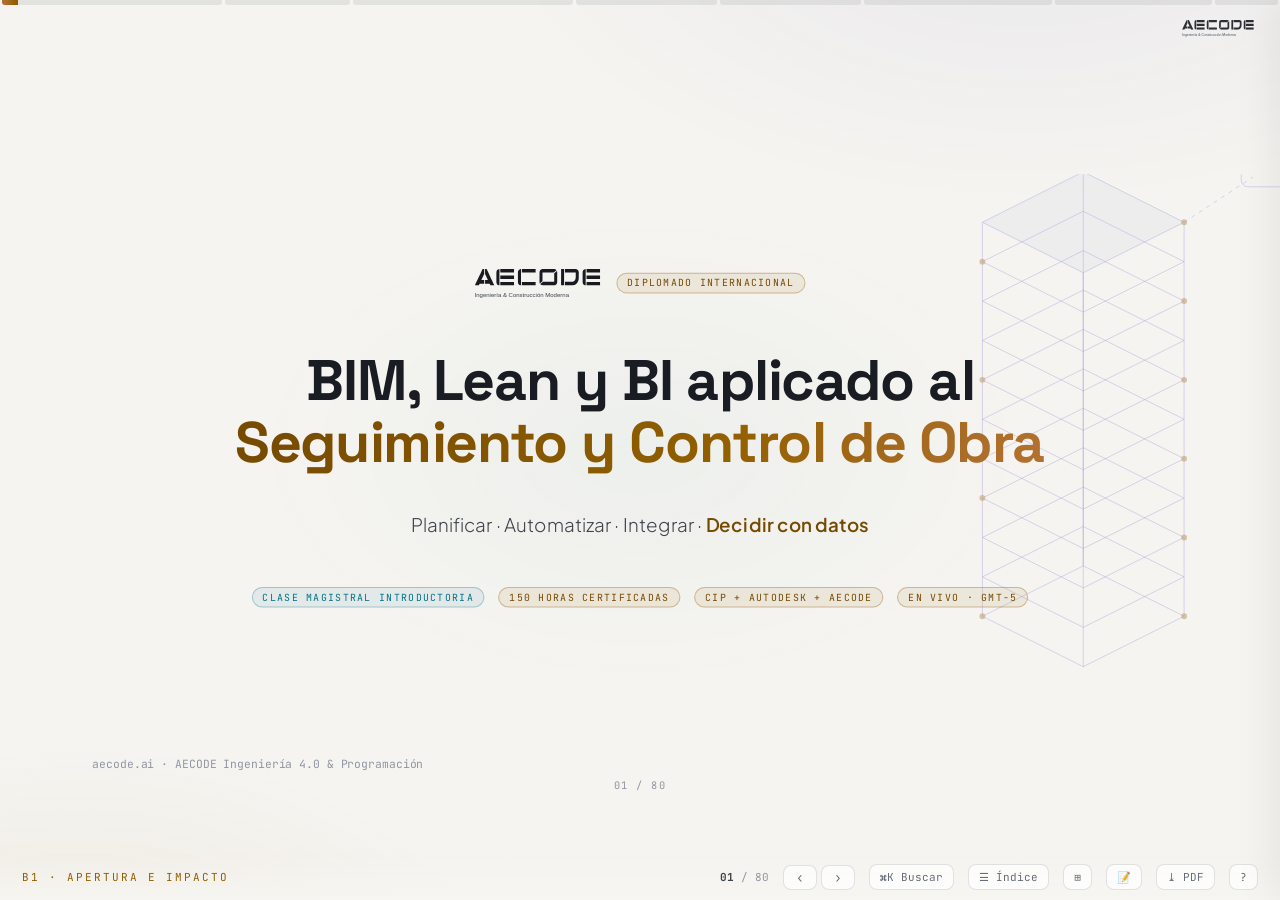
==== commit ebdc6e71: "Masterclass v2.1 — checkpoints, datos activadores, numeración al pie y sin ENJOFRA Deck pasa de 60 a" ====
--- a/masterclass-bim-lean-bi/index.html
+++ b/masterclass-bim-lean-bi/index.html
@@ -47,7 +47,7 @@
   <aside id="menu">
     <header>
       <h3>Índice de la sesión</h3>
-      <p>60 slides · 8 bloques · 90-120 min</p>
+      <p>80 slides · 8 bloques · 12 checkpoints · 90-120 min</p>
     </header>
     <div class="mlist"></div>
     <footer>
--- a/masterclass-bim-lean-bi/styles/deck.css
+++ b/masterclass-bim-lean-bi/styles/deck.css
@@ -59,6 +59,8 @@
 .s-body{flex:1;min-height:0;display:flex;flex-direction:column;justify-content:center;gap:18px}
 .s-foot{position:absolute;left:84px;right:84px;bottom:34px;display:flex;justify-content:space-between;align-items:center;
   font-size:11.5px;color:var(--faint);font-family:var(--f-mono)}
+.snum{position:absolute;left:0;right:0;bottom:13px;text-align:center;font-family:var(--f-mono);
+  font-size:10.5px;color:var(--faint);letter-spacing:.16em;pointer-events:none;font-variant-numeric:tabular-nums}
 .src{font-size:11px;color:var(--faint);font-family:var(--f-mono);letter-spacing:.02em}
 .src b{color:var(--mut);font-weight:500}
 
@@ -202,5 +204,10 @@
   .slide{position:relative;display:flex !important;visibility:visible !important;width:1280px;height:720px;
     page-break-after:always;break-inside:avoid;animation:none;background:var(--bg)}
   .slide .fr{opacity:1 !important;transform:none !important;animation:none !important}
+  .line-draw{stroke-dashoffset:0 !important;animation:none !important}
+  /* En PDF cada tarjeta-pregunta muestra su reverso (pregunta + respuesta correcta) */
+  .qcard .qface.front{display:none}
+  .qcard .qface.back{position:relative;transform:none}
+  .qcard .qinner{transform:none !important}
   @page{size:1300px 740px;margin:0}
 }
--- a/masterclass-bim-lean-bi/styles/components.css
+++ b/masterclass-bim-lean-bi/styles/components.css
@@ -249,6 +249,48 @@
 .calc .result .rl{font-size:12.5px;color:var(--ink-2);margin-top:8px;line-height:1.5}
 .calc .result .rs{font-size:11px;color:var(--faint);margin-top:6px;font-family:var(--f-mono)}
 
+/* ---------- Tarjetas-pregunta (checkpoint, flip 3D) ---------- */
+.qgrid{align-items:stretch}
+.qcard{perspective:1400px;height:368px;cursor:pointer;outline-offset:3px}
+.qcard .qinner{position:relative;width:100%;height:100%;transform-style:preserve-3d;
+  transition:transform .65s cubic-bezier(.2,.85,.3,1)}
+.qcard.flip .qinner{transform:rotateY(180deg)}
+.qcard .qface{position:absolute;inset:0;backface-visibility:hidden;-webkit-backface-visibility:hidden;
+  border:1px solid var(--line);border-radius:var(--r-m);padding:18px 18px 16px;display:flex;
+  flex-direction:column;gap:10px;background:var(--glass);box-shadow:var(--shadow-s);overflow:hidden}
+.qcard .qface.back{transform:rotateY(180deg);background:var(--panel);border-color:rgba(23,122,69,.3)}
+.qcard .qface .tag{align-self:flex-start;position:static}
+.qcard .qq{font-family:var(--f-disp);font-size:15px;font-weight:600;line-height:1.35;text-wrap:pretty}
+.qcard .qface.back .qq{font-size:12px;color:var(--mut);font-weight:500}
+.qcard .qopts{display:flex;flex-direction:column;gap:7px;margin-top:auto}
+.qcard .qopt{display:flex;gap:8px;align-items:baseline;font-size:12.5px;line-height:1.35;
+  padding:7px 10px;border:1px solid var(--line-soft);border-radius:8px;color:var(--ink-2)}
+.qcard .qopt b{font-family:var(--f-mono);font-size:10.5px;color:var(--gold);flex:none}
+.qcard .qopt.ok{border-color:rgba(23,122,69,.45);background:var(--green-soft);color:var(--ink);font-weight:600}
+.qcard .qopt.off{opacity:.55}
+.qcard .qhint{margin-top:10px;font-family:var(--f-mono);font-size:10px;letter-spacing:.14em;
+  text-transform:uppercase;color:var(--gold);text-align:right}
+.qcard .qwhy{font-size:11.5px;line-height:1.45;color:var(--mut);border-top:1px dashed var(--line);padding-top:8px}
+
+/* ---------- Dato activador ---------- */
+.act{text-align:center;max-width:920px;margin:0 auto}
+.act .act-k{font-family:var(--f-mono);font-size:12px;letter-spacing:.3em;text-transform:uppercase;
+  color:var(--gold);margin-bottom:26px}
+.act .act-v{font-family:var(--f-disp);font-size:118px;font-weight:700;letter-spacing:-.03em;line-height:1;
+  font-variant-numeric:tabular-nums;
+  background:linear-gradient(120deg,var(--gold-2),var(--copper));-webkit-background-clip:text;background-clip:text;color:transparent}
+.act .act-l{font-size:19px;color:var(--ink-2);margin:22px auto 0;max-width:760px;line-height:1.55;text-wrap:pretty}
+.act .act-l b{color:var(--ink)}
+.act .act-q{margin-top:24px;font-family:var(--f-disp);font-size:23px;font-weight:600;color:var(--gold-2);text-wrap:balance}
+.act .src{display:block;margin-top:28px}
+
+/* ---------- Animación de trazado de gráficos (arcos y líneas) ---------- */
+.slide.anim .arc-anim{animation:arcIn 1.1s cubic-bezier(.2,.8,.25,1) both;animation-delay:.3s}
+@keyframes arcIn{from{stroke-dasharray:0 1}}
+.line-draw{stroke-dasharray:1;stroke-dashoffset:1}
+.slide.anim .line-draw{animation:lineIn 1.5s cubic-bezier(.3,.7,.3,1) both;animation-delay:.35s}
+@keyframes lineIn{to{stroke-dashoffset:0}}
+
 /* ---------- Hero / portada ---------- */
 .hero{align-items:center;text-align:center;justify-content:center}
 .hero .s-body{align-items:center;justify-content:center}
